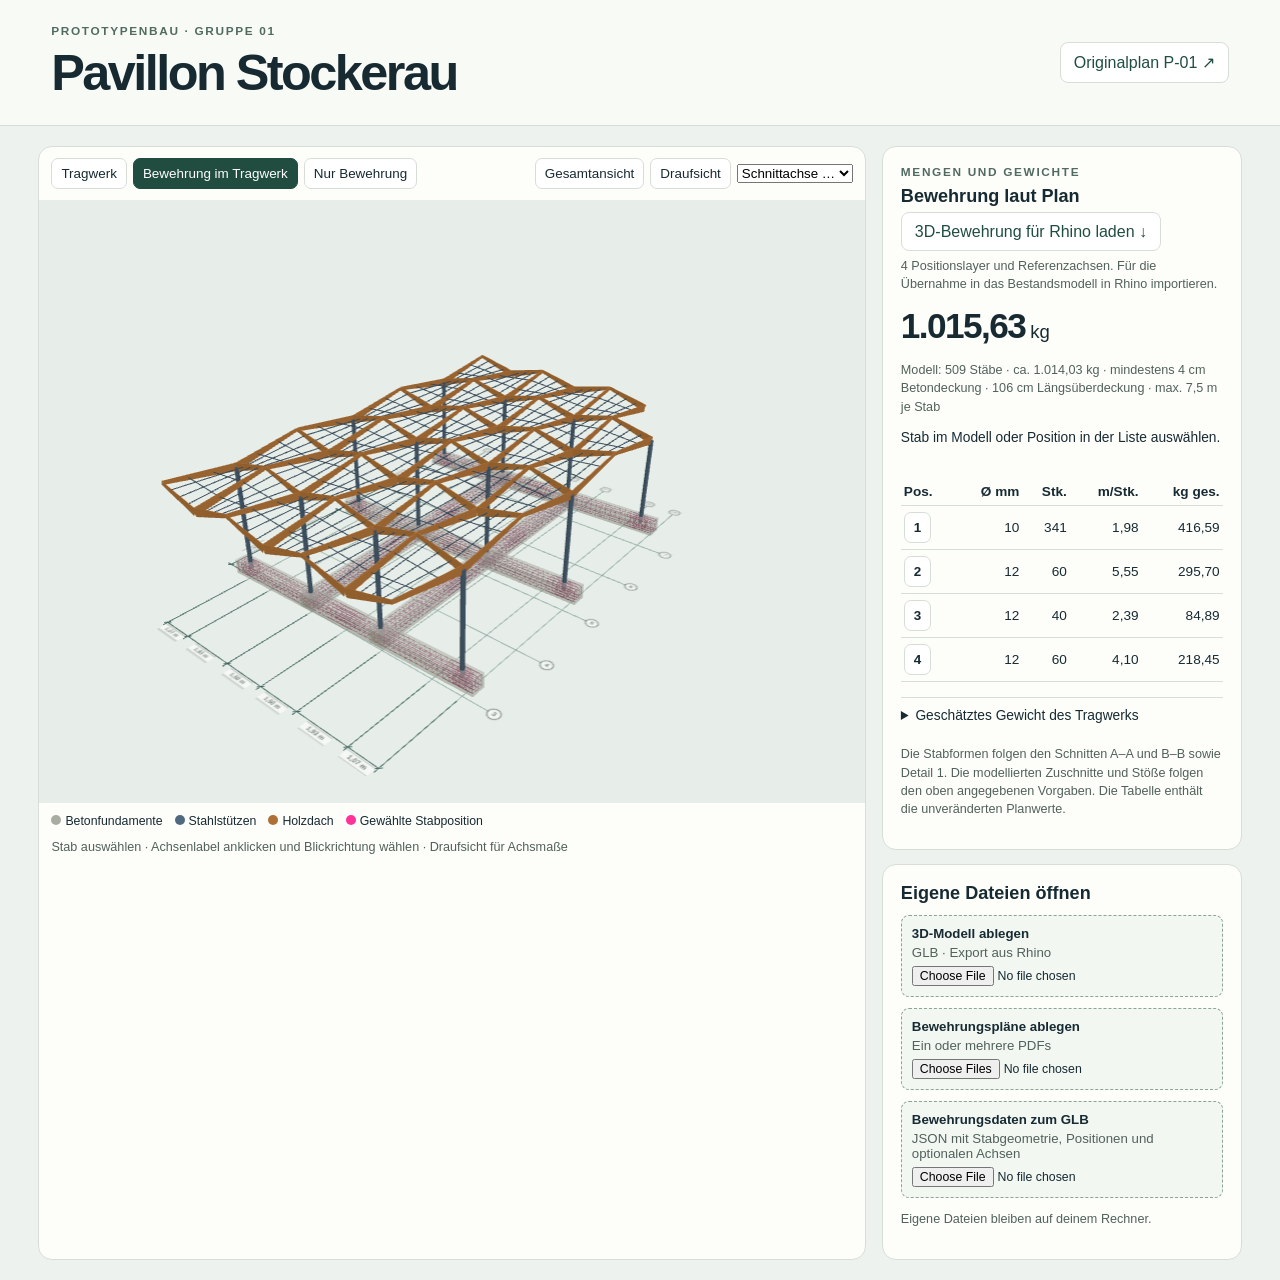
==== webapp/static/index.html @ 9e20fa01 "Add E02 plan quantities, deck bars and Rhino export" ====
<!doctype html>
<html lang="de">
<head>
<meta charset="utf-8">
<meta name="viewport" content="width=device-width, initial-scale=1">
<title>Stockerau · Tragwerk und Bewehrung</title>
<link rel="stylesheet" href="./viewer.css">
<script type="importmap">{"imports":{"three":"./three/three.module.js","three/addons/":"./three/addons/"}}</script>
<script type="module" src="./viewport3d.js"></script>
</head>
<body>
<header class="page-header">
  <div><p class="project">Prototypenbau · Gruppe 01</p><h1>Pavillon Stockerau</h1></div>
  <a class="download" href="./bewehrungsplan.pdf" target="_blank" rel="noopener">Originalplan P-01 ↗</a>
</header>
<main>
  <section class="viewer" aria-label="3D-Modell">
    <div class="toolbar" aria-label="Darstellung">
      <div class="switch">
        <button data-mode="structure" aria-pressed="false">Tragwerk</button>
        <button data-mode="combined" aria-pressed="true">Bewehrung im Tragwerk</button>
        <button data-mode="rebar" aria-pressed="false">Nur Bewehrung</button>
      </div>
      <div class="switch">
        <button id="reset">Gesamtansicht</button><button id="top">Draufsicht</button>
        <select id="sectionAxis" aria-label="Schnittachse"><option value="">Schnittachse …</option></select>
      </div>
    </div>
    <div id="sectionControls" class="toolbar" aria-label="Achsschnitt" hidden>
      <span id="sectionInfo" role="status"></span>
      <div class="switch">
        <button id="sectionMinus"></button><button id="sectionPlus"></button>
        <span id="sectionZoom" class="switch" hidden>
          <button id="sectionZoomOut" aria-label="Schnitt verkleinern">−</button>
          <button id="sectionZoomIn" aria-label="Schnitt vergrößern">+</button>
        </span>
        <button id="sectionClear">Schnitt beenden</button>
      </div>
    </div>
    <div id="viewport3d">
      <p id="status" role="status">3D-Modell und Bewehrung werden geladen …</p>
      <dialog id="detail" aria-labelledby="detailTitle">
        <div class="detail-head"><h2 id="detailTitle"></h2><form method="dialog"><button aria-label="Detailfenster schließen">×</button></form></div>
        <p id="detailText"></p>
        <a id="detailOriginal" target="_blank" rel="noopener">
          <img id="detailImage" alt="Originalausschnitt aus dem PDF-Bewehrungsplan">
        </a>
        <iframe id="detailPdf" title="Original-PDF zur gewählten Position" hidden style="width:100%;height:220px;border:0"></iframe>
        <a id="detailPlanLink" href="./bewehrungsplan.pdf" target="_blank" rel="noopener">Vollständigen Originalplan öffnen ↗</a>
      </dialog>
    </div>
    <div class="viewer-footer">
      <div class="legend" aria-label="Materialien">
        <span><i class="concrete"></i>Betonfundamente</span><span><i class="steel"></i>Stahlstützen</span>
        <span><i class="wood"></i>Holzdach</span><span><i class="pink"></i>Gewählte Stabposition</span>
      </div>
      <small>Stab auswählen · Achsenlabel anklicken und Blickrichtung wählen · Draufsicht für Achsmaße</small>
    </div>
  </section>
  <aside>
    <section class="panel" id="stockPanel">
      <p class="project">Mengen und Gewichte</p>
      <h2>Bewehrung laut Plan</h2>
      <p><a class="download" href="./Stockerau-Bewehrung-Import.3dm" download>3D-Bewehrung für Rhino laden ↓</a></p>
      <p class="note">4 Positionslayer und Referenzachsen. Für die Übernahme in das Bestandsmodell in Rhino importieren.</p>
      <p class="weight"><strong id="rebarMass">1.015,63</strong> kg</p>
      <p class="note" id="modelSpec"></p>
      <p id="selection" aria-live="polite">Stab im Modell oder Position in der Liste auswählen.</p>
      <table>
        <thead><tr><th>Pos.</th><th>Ø mm</th><th>Stk.</th><th>m/Stk.</th><th>kg ges.</th></tr></thead>
        <tbody id="positions"></tbody>
      </table>
      <details><summary>Geschätztes Gewicht des Tragwerks</summary>
        <dl id="structureMass"></dl>
        <p class="note">Aus Modellvolumen und Dichte berechnet. Beton 2.400, Stahl 7.850 und Holz 450 kg/m³. Die tatsächliche Holzrohdichte hängt von Holzart und Feuchte ab.</p>
      </details>
      <p class="note">Die Stabformen folgen den Schnitten A–A und B–B sowie Detail 1. Die modellierten Zuschnitte und Stöße folgen den oben angegebenen Vorgaben. Die Tabelle enthält die unveränderten Planwerte.</p>
    </section>
    <section class="panel" id="importPanel" hidden>
      <h2>Importierte Bewehrung</h2>
      <p id="importSelection" aria-live="polite"></p>
      <div id="projectPlans" hidden>
        <p><a class="download" href="./Bauteil6-Bewehrung-Import.3dm" download>3D-Teilbewehrung für Rhino laden ↓</a></p>
        <label for="projectSheet">Planblatt E02</label>
        <select id="projectSheet"></select>
        <p id="projectCoverage" class="note"></p>
        <div class="project-position-list"><table>
          <thead><tr><th>Position</th><th>Soll</th><th>In 3D</th></tr></thead>
          <tbody id="projectPositions"></tbody>
        </table></div>
      </div>
      <div id="importGroups" class="switch"></div>
      <p id="importMass" class="note"></p>
    </section>
    <section class="panel">
      <h2>Eigene Dateien öffnen</h2>
      <div class="drop" id="modelDrop">
        <label for="modelFile"><strong>3D-Modell ablegen</strong><span>GLB · Export aus Rhino</span></label>
        <input id="modelFile" type="file" accept=".glb">
      </div>
      <div class="drop" id="planDrop">
        <label for="planFile"><strong>Bewehrungspläne ablegen</strong><span>Ein oder mehrere PDFs</span></label>
        <input id="planFile" type="file" accept=".pdf,application/pdf" multiple>
      </div>
      <div class="drop" id="rebarDrop">
        <label for="rebarFile"><strong>Bewehrungsdaten zum GLB</strong><span>JSON mit Stabgeometrie, Positionen und optionalen Achsen</span></label>
        <input id="rebarFile" type="file" accept=".json,application/json">
      </div>
      <div class="switch" id="importSettings" hidden>
        <label><input type="checkbox" id="neutralImport"> Neutral anzeigen</label>
        <label><input type="checkbox" id="zUpImport"> Z ist oben</label>
      </div>
      <p id="uploadStatus" class="note" role="status">Eigene Dateien bleiben auf deinem Rechner.</p>
      <div class="upload-links">
        <button id="restore" hidden>Stockerau-Modell öffnen</button>
        <a id="openPlan" target="_blank" rel="noopener" hidden>Eigenen Plan öffnen ↗</a>
      </div>
      <select id="planChoice" aria-label="Bewehrungsplan auswählen" hidden></select>
      <iframe id="planPreview" title="Vorschau des eigenen Bewehrungsplans" hidden></iframe>
    </section>
  </aside>
</main>
</body>
</html>
---- webapp/static/viewer.css ----
:root{font-family:Inter,"Segoe UI",sans-serif;color:#172a32;background:#eef2ee;--ink:#172a32;--line:#d6ded7;--pink:#ff3299;--green:#214d41}
*{box-sizing:border-box}
body{margin:0}
button,input,a{font:inherit}
button{cursor:pointer}
a{color:var(--green)}
.page-header{display:flex;align-items:center;justify-content:space-between;gap:1rem;padding:24px clamp(16px,4vw,60px);background:#f8faf5;border-bottom:1px solid var(--line)}
.project{font-size:.74rem;text-transform:uppercase;letter-spacing:.14em;color:#526b61;font-weight:700;margin:0 0 7px}
h1,h2{margin:0;line-height:1.12}
h1{font-size:clamp(1.8rem,4vw,3.15rem);letter-spacing:-.05em}
h2{font-size:1.13rem}
.download{border:1px solid var(--line);border-radius:8px;padding:10px 13px;text-decoration:none;background:white}
main{display:grid;grid-template-columns:minmax(420px,2.3fr) minmax(300px,1fr);gap:16px;max-width:1750px;margin:auto;padding:20px clamp(14px,3vw,48px)}
.viewer,.panel{background:#fdfefa;border:1px solid var(--line);border-radius:14px;overflow:hidden}
aside{display:flex;flex-direction:column;gap:14px}
.panel{padding:18px}
.toolbar,.viewer-footer{display:flex;justify-content:space-between;flex-wrap:wrap;gap:10px;padding:11px 12px}
.switch,.legend,.upload-links{display:flex;flex-wrap:wrap;gap:6px;align-items:center}
button{border:1px solid var(--line);border-radius:7px;background:#fff;padding:7px 9px;color:var(--ink);font-size:.84rem}
button[aria-pressed=true]{background:var(--green);color:#fff;border-color:var(--green)}
button:disabled{opacity:.45;cursor:default}
button:focus-visible,a:focus-visible,input:focus-visible{outline:2px solid #d90069;outline-offset:2px}
#viewport3d{height:clamp(430px,67vh,820px);position:relative;background:#e7eee9;overflow:hidden}
canvas{display:block;width:100%;height:100%;touch-action:none}
#status{position:absolute;top:12px;left:12px;margin:0;padding:8px 12px;z-index:2;background:white;border-radius:6px;max-width:90%}
.legend{gap:12px;font-size:.77rem}
.legend i{display:inline-block;width:10px;height:10px;border-radius:99px;vertical-align:baseline;margin-right:4px}
.concrete{background:#a8aca1}.steel{background:#51697f}.wood{background:#ae7034}.pink{background:var(--pink)}
small,.note{font-size:.79rem;color:#52615b;line-height:1.45}
.weight{font-size:1.16rem;margin:9px 0 15px}
.weight strong{font-size:2.2rem;letter-spacing:-.045em}
#selection{min-height:2.5em;font-size:.86rem}
table{width:100%;border-collapse:collapse;font-size:.85rem;margin-bottom:15px;font-variant-numeric:tabular-nums}
td,th{border-bottom:1px solid var(--line);padding:6px 3px;text-align:right}
th:first-child{text-align:left}
tr.selected{background:#ffe4f0}
tr.selected button{background:#a80056;border-color:#a80056}
details{border-top:1px solid var(--line);padding:10px 0;margin-top:10px;font-size:.86rem}
summary{cursor:pointer}
dt{float:left;clear:left}dd{text-align:right;margin-bottom:5px}
.drop{border:1px dashed #8ca397;border-radius:8px;margin-top:11px;padding:10px;background:#f2f7f2}
.drop.drag{background:#d8ebdc;border-color:var(--green)}
.drop label{display:flex;flex-direction:column;gap:4px;font-size:.83rem;margin-bottom:6px}
.drop label span{color:#52615b}
input[type=file]{font-size:.77rem;max-width:100%}
#planPreview{width:100%;height:320px;border:1px solid var(--line);margin-top:8px}
#detail{position:absolute;top:12px;right:12px;left:auto;bottom:auto;margin:0;width:min(385px,calc(100% - 24px));border:1px solid var(--line);border-top:4px solid var(--pink);border-radius:10px;padding:12px;background:#fff;color:var(--ink);box-shadow:0 6px 22px #14282125;z-index:3}
.detail-head{display:flex;justify-content:space-between;gap:8px;align-items:center}
#detailText{font-size:.85rem;margin:8px 0}
#detailImage{width:100%;display:block}
[hidden]{display:none!important}
.project-position-list{max-height:22rem;overflow:auto}
#projectSheet{max-width:100%}
@media(max-width:860px){main{grid-template-columns:1fr}.page-header{padding:16px}#viewport3d{height:58vh;min-height:340px}}
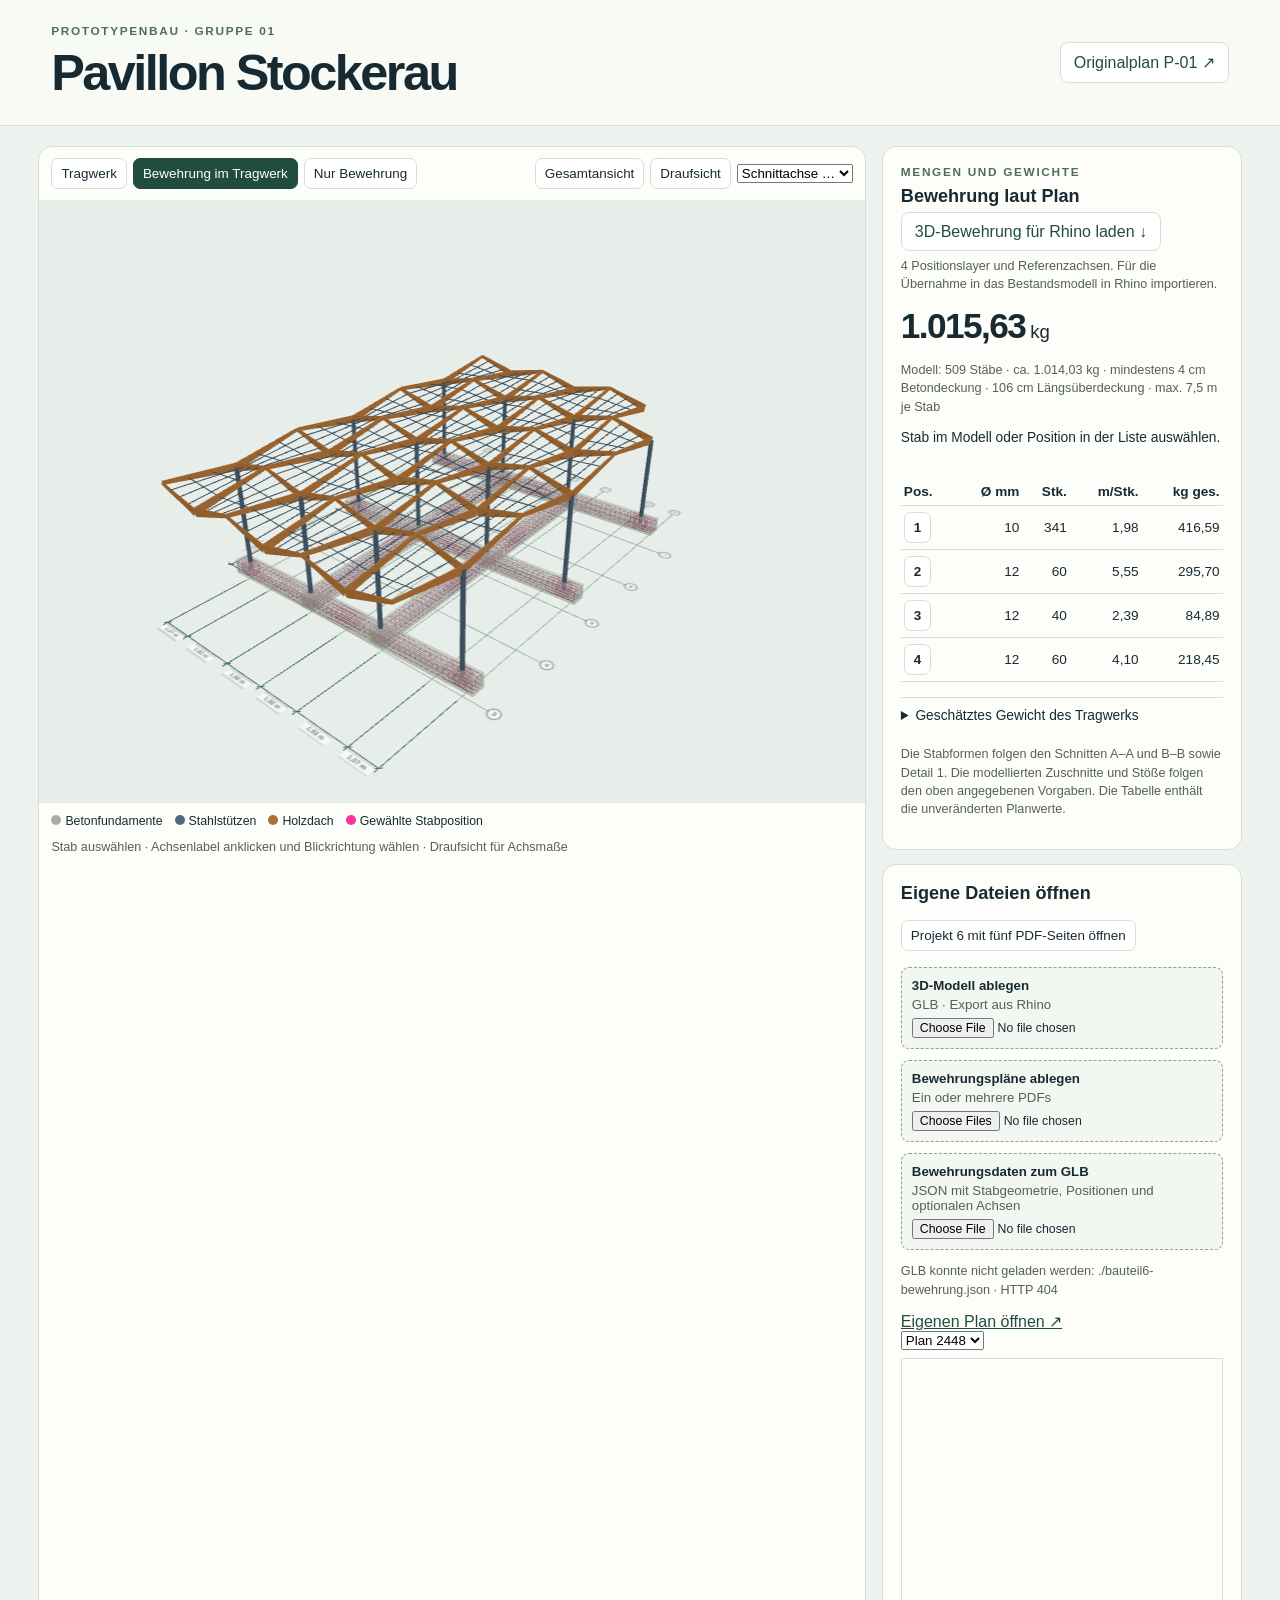
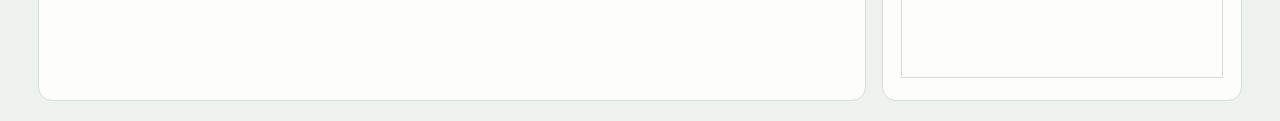
==== commit 265a88c0: "Add Projekt 6 building view with IFC host filters and schematic reinforcement" ====
--- a/webapp/static/index.html
+++ b/webapp/static/index.html
@@ -10,8 +10,8 @@
 </head>
 <body>
 <header class="page-header">
-  <div><p class="project">Prototypenbau · Gruppe 01</p><h1>Pavillon Stockerau</h1></div>
-  <a class="download" href="./bewehrungsplan.pdf" target="_blank" rel="noopener">Originalplan P-01 ↗</a>
+  <div><p class="project">Prototypenbau · Gruppe 01</p><h1 id="projectTitle">Pavillon Stockerau</h1></div>
+  <a id="headerPlan" class="download" href="./bewehrungsplan.pdf" target="_blank" rel="noopener">Originalplan P-01 ↗</a>
 </header>
 <main>
   <section class="viewer" aria-label="3D-Modell">
@@ -50,7 +50,7 @@
       </dialog>
     </div>
     <div class="viewer-footer">
-      <div class="legend" aria-label="Materialien">
+      <div id="materialLegend" class="legend" aria-label="Materialien">
         <span><i class="concrete"></i>Betonfundamente</span><span><i class="steel"></i>Stahlstützen</span>
         <span><i class="wood"></i>Holzdach</span><span><i class="pink"></i>Gewählte Stabposition</span>
       </div>
@@ -78,9 +78,29 @@
     </section>
     <section class="panel" id="importPanel" hidden>
       <h2>Importierte Bewehrung</h2>
+      <div id="buildingControls" hidden>
+        <label for="buildingCategory">Bauteile</label>
+        <select id="buildingCategory">
+          <option value="">Gesamtes Gebäude</option>
+          <option>Treppen</option><option>Decken und Fundamente</option>
+          <option>Wände</option><option>Stützen</option><option>Träger</option>
+          <option>Mauerwerk</option>
+        </select>
+        <label for="buildingStorey">Geschoss laut Rhino</label>
+        <select id="buildingStorey"><option value="">Alle Geschosse</option></select>
+        <label for="buildingHost">Bauteil im Modell</label>
+        <select id="buildingHost"><option value="">Alle Bauteile</option></select>
+        <label><input id="showSchematic" type="checkbox" checked> Geometrische Ergänzungen anzeigen</label>
+        <label for="concreteOpacity">Betondeckkraft</label>
+        <input id="concreteOpacity" type="range" min="0.05" max="0.8" step="0.05" value="0.25">
+        <p class="note">Orange Ergänzungen folgen der Bauteilgeometrie. Durchmesser, Verlegung, Stöße und Biegeformen sind Annahmen und müssen mit den zugehörigen Ausführungsplänen abgeglichen werden.</p>
+        <p id="buildingCoverage" role="status"></p>
+        <p id="buildingHostInfo" class="note"></p>
+        <a href="./projekt6-bauteile.csv" download>Bauteilzuordnung und offene Geometrien als CSV ↓</a>
+      </div>
       <p id="importSelection" aria-live="polite"></p>
       <div id="projectPlans" hidden>
-        <p><a class="download" href="./Bauteil6-Bewehrung-Import.3dm" download>3D-Teilbewehrung für Rhino laden ↓</a></p>
+        <p><a class="download" href="./Bauteil6-Bewehrung-Import.3dm" download>101 rekonstruierte Stäbe für Rhino laden ↓</a></p>
         <label for="projectSheet">Planblatt E02</label>
         <select id="projectSheet"></select>
         <p id="projectCoverage" class="note"></p>
@@ -94,6 +114,7 @@
     </section>
     <section class="panel">
       <h2>Eigene Dateien öffnen</h2>
+      <p><button id="openBuilding">Projekt 6 mit fünf PDF-Seiten öffnen</button></p>
       <div class="drop" id="modelDrop">
         <label for="modelFile"><strong>3D-Modell ablegen</strong><span>GLB · Export aus Rhino</span></label>
         <input id="modelFile" type="file" accept=".glb">
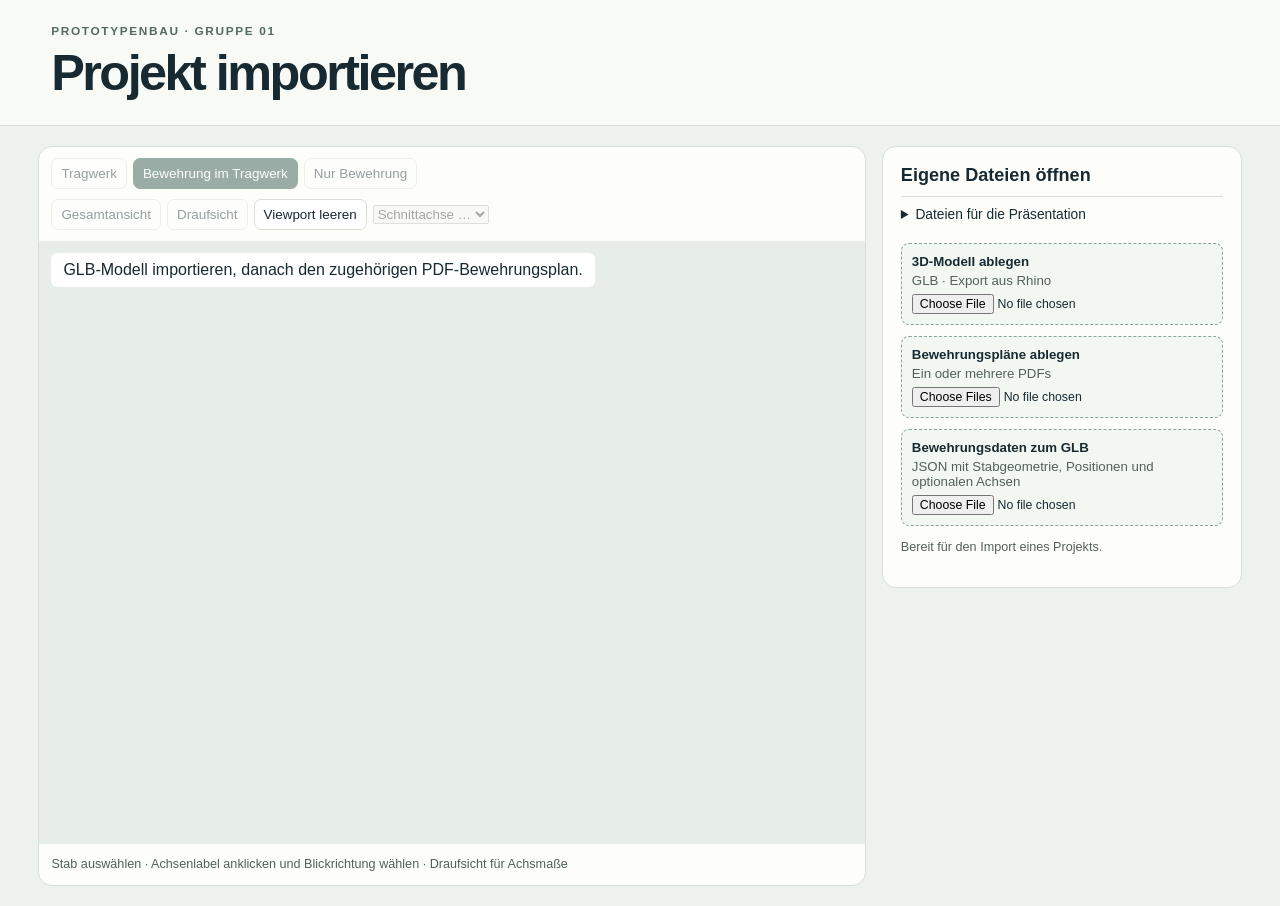
==== commit c4626f2d: "Add empty presentation start and isolate matching reinforcement" ====
--- a/webapp/static/index.html
+++ b/webapp/static/index.html
@@ -3,15 +3,15 @@
 <head>
 <meta charset="utf-8">
 <meta name="viewport" content="width=device-width, initial-scale=1">
-<title>Stockerau · Tragwerk und Bewehrung</title>
+<title>Bewehrung · Projektimport</title>
 <link rel="stylesheet" href="./viewer.css">
 <script type="importmap">{"imports":{"three":"./three/three.module.js","three/addons/":"./three/addons/"}}</script>
 <script type="module" src="./viewport3d.js"></script>
 </head>
 <body>
 <header class="page-header">
-  <div><p class="project">Prototypenbau · Gruppe 01</p><h1 id="projectTitle">Pavillon Stockerau</h1></div>
-  <a id="headerPlan" class="download" href="./bewehrungsplan.pdf" target="_blank" rel="noopener">Originalplan P-01 ↗</a>
+  <div><p class="project">Prototypenbau · Gruppe 01</p><h1 id="projectTitle">Projekt importieren</h1></div>
+  <a id="headerPlan" class="download" href="./bewehrungsplan.pdf" target="_blank" rel="noopener" hidden>Originalplan P-01 ↗</a>
 </header>
 <main>
   <section class="viewer" aria-label="3D-Modell">
@@ -23,6 +23,8 @@
       </div>
       <div class="switch">
         <button id="reset">Gesamtansicht</button><button id="top">Draufsicht</button>
+        <button id="clearSelection" hidden>Alle Stäbe anzeigen</button>
+        <button id="emptyViewport">Viewport leeren</button>
         <select id="sectionAxis" aria-label="Schnittachse"><option value="">Schnittachse …</option></select>
       </div>
     </div>
@@ -50,7 +52,7 @@
       </dialog>
     </div>
     <div class="viewer-footer">
-      <div id="materialLegend" class="legend" aria-label="Materialien">
+      <div id="materialLegend" class="legend" aria-label="Materialien" hidden>
         <span><i class="concrete"></i>Betonfundamente</span><span><i class="steel"></i>Stahlstützen</span>
         <span><i class="wood"></i>Holzdach</span><span><i class="pink"></i>Gewählte Stabposition</span>
       </div>
@@ -58,7 +60,7 @@
     </div>
   </section>
   <aside>
-    <section class="panel" id="stockPanel">
+    <section class="panel" id="stockPanel" hidden>
       <p class="project">Mengen und Gewichte</p>
       <h2>Bewehrung laut Plan</h2>
       <p><a class="download" href="./Stockerau-Bewehrung-Import.3dm" download>3D-Bewehrung für Rhino laden ↓</a></p>
@@ -114,7 +116,13 @@
     </section>
     <section class="panel">
       <h2>Eigene Dateien öffnen</h2>
-      <p><button id="openBuilding">Projekt 6 mit fünf PDF-Seiten öffnen</button></p>
+      <details>
+        <summary>Dateien für die Präsentation</summary>
+        <p>Im entpackten Ordner liegen die Dateien unter <strong>Praesentationsdateien</strong>.</p>
+        <p><a href="./model.glb" download="01-Pavillon.glb">Pavillon · GLB ↓</a> ·
+        <a href="./bewehrungsplan.pdf" download="01-Pavillon-Bewehrungsplan.pdf">Bewehrungsplan ↓</a></p>
+        <p><a href="./projekt6/Bauteil6.glb" download="02-Projekt6.glb">Projekt 6 · GLB ↓</a></p>
+      </details>
       <div class="drop" id="modelDrop">
         <label for="modelFile"><strong>3D-Modell ablegen</strong><span>GLB · Export aus Rhino</span></label>
         <input id="modelFile" type="file" accept=".glb">
@@ -131,9 +139,8 @@
         <label><input type="checkbox" id="neutralImport"> Neutral anzeigen</label>
         <label><input type="checkbox" id="zUpImport"> Z ist oben</label>
       </div>
-      <p id="uploadStatus" class="note" role="status">Eigene Dateien bleiben auf deinem Rechner.</p>
+      <p id="uploadStatus" class="note" role="status">Zuerst ein GLB-Modell importieren, danach den zugehörigen PDF-Bewehrungsplan.</p>
       <div class="upload-links">
-        <button id="restore" hidden>Stockerau-Modell öffnen</button>
         <a id="openPlan" target="_blank" rel="noopener" hidden>Eigenen Plan öffnen ↗</a>
       </div>
       <select id="planChoice" aria-label="Bewehrungsplan auswählen" hidden></select>
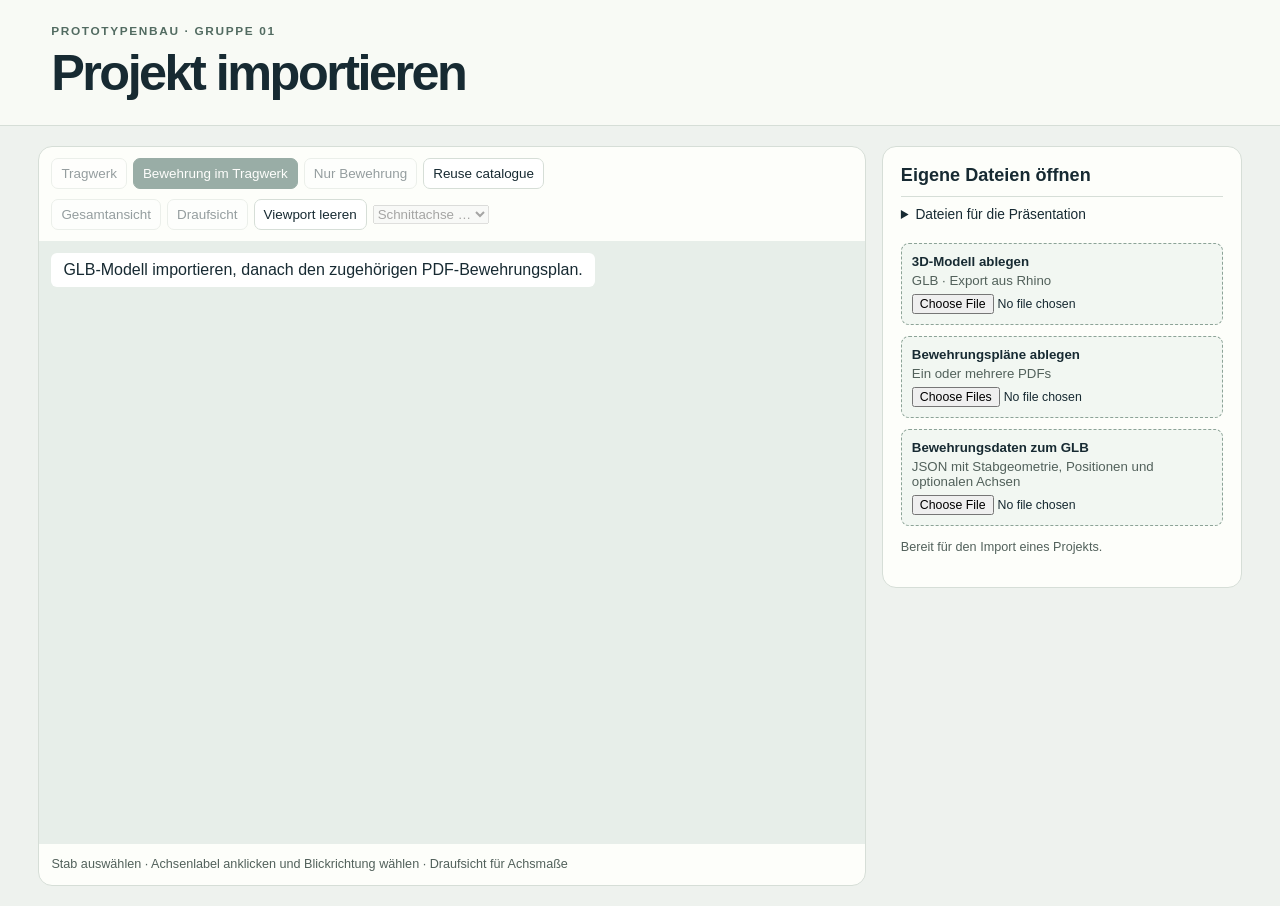
==== commit fb5ae2ab: "Add reuse component catalogue with storey filters and truck loading plans" ====
--- a/webapp/static/index.html
+++ b/webapp/static/index.html
@@ -5,6 +5,7 @@
 <meta name="viewport" content="width=device-width, initial-scale=1">
 <title>Bewehrung · Projektimport</title>
 <link rel="stylesheet" href="./viewer.css">
+<link rel="stylesheet" href="./reuse.css">
 <script type="importmap">{"imports":{"three":"./three/three.module.js","three/addons/":"./three/addons/"}}</script>
 <script type="module" src="./viewport3d.js"></script>
 </head>
--- a/webapp/static/reuse.css
+++ b/webapp/static/reuse.css
@@ -0,0 +1 @@
+.reuse-panel h2{font-size:1.6rem;letter-spacing:-.04em}.reuse-panel details{margin:12px 0}.reuse-panel summary{cursor:pointer;font-weight:600;font-size:.85rem}.reuse-settings{display:grid;grid-template-columns:1fr 1fr;gap:8px;margin-top:12px}.reuse-settings label{font-size:.75rem;display:flex;flex-direction:column;gap:4px}.reuse-settings input{width:100%;padding:6px;border:1px solid var(--line);border-radius:5px}.reuse-primary{width:100%;background:#214d41;color:white;padding:12px;margin-top:12px}.reuse-stats{display:grid;grid-template-columns:1fr 1fr;gap:6px;margin:15px 0}.reuse-stats div{padding:12px;background:#edf2eb;border-radius:8px;display:flex;flex-direction:column}.reuse-stats strong{font-size:1.65rem}.reuse-stats span{font-size:.75rem}.reuse-floors{display:grid;gap:5px;max-height:160px;overflow:auto;margin-top:8px;font-size:.76rem}.reuse-stages{margin:14px 0}.reuse-panel label{font-size:.8rem}.reuse-sequence{border-block:1px solid var(--line);padding:12px 0;margin:12px 0}.reuse-sequence input{width:100%;accent-color:#214d41;margin-top:12px}.reuse-panel select,.reuse-panel input[type=search],#reuseSearch{max-width:100%;padding:6px;border:1px solid var(--line);border-radius:5px}#reuseTruck{width:100%;margin-top:6px}#reuseDeck{height:auto;width:100%;margin-top:10px;cursor:pointer;touch-action:manipulation;background:#f1f5f1;border-radius:8px}.reuse-selected{background:#f9edf3;border-left:3px solid #ff1495;padding:12px;margin:12px 0;overflow-wrap:anywhere}.reuse-selected p{margin:7px 0;font-size:.85rem}.reuse-selected small{display:block;margin-bottom:12px}.reuse-table{max-height:380px;overflow:auto;margin-top:8px}.reuse-table table{font-size:.7rem}.reuse-table thead{position:sticky;top:0;background:#fdfefa}.reuse-table th:first-child{text-align:left}.reuse-table td:first-child{text-align:left}.reuse-table td small{display:block;font-size:.65rem;max-width:150px;overflow-wrap:anywhere}.reuse-table tr[data-part]{cursor:pointer}.reuse-table tr.selected{background:#ffd6e9}.reuse-table tr:hover{background:#f5e6ee}.reuse-active #stockPanel,.reuse-active #importPanel,.reuse-active #sectionControls{display:none}.reuse-active main{grid-template-columns:minmax(420px,1.8fr) minmax(360px,1fr)}.reuse-active .viewer{position:sticky;top:12px;height:fit-content}.reuse-active .viewer-footer small{font-size:0}.reuse-active .viewer-footer small:after{content:'Select a product · drag to orbit · scroll to zoom · use storey filters to inspect the building';font-size:.78rem}.reuse-active #materialLegend{display:none}.reuse-panel[hidden]{display:none}@media(max-width:900px){.reuse-active main{display:block}.reuse-active .viewer{position:relative;top:0;margin-bottom:16px}.reuse-table{max-height:300px}}
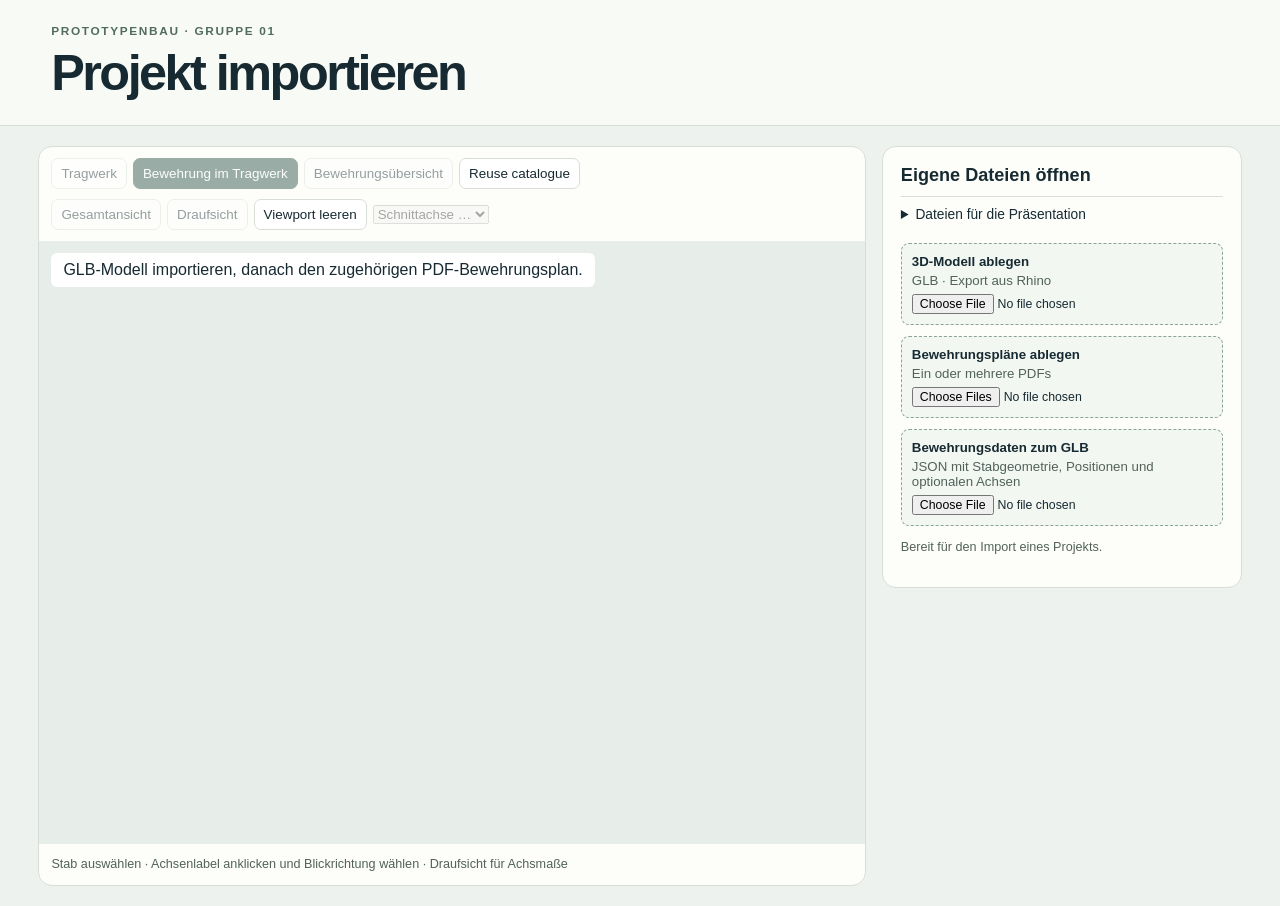
==== commit 88a24ba7: "Restore rebar picking and animate disassembly before consolidated truck loading" ====
--- a/webapp/static/index.html
+++ b/webapp/static/index.html
@@ -6,6 +6,7 @@
 <title>Bewehrung · Projektimport</title>
 <link rel="stylesheet" href="./viewer.css">
 <link rel="stylesheet" href="./reuse.css">
+<link rel="stylesheet" href="./reuse-extra.css">
 <script type="importmap">{"imports":{"three":"./three/three.module.js","three/addons/":"./three/addons/"}}</script>
 <script type="module" src="./viewport3d.js"></script>
 </head>
@@ -20,7 +21,7 @@
       <div class="switch">
         <button data-mode="structure" aria-pressed="false">Tragwerk</button>
         <button data-mode="combined" aria-pressed="true">Bewehrung im Tragwerk</button>
-        <button data-mode="rebar" aria-pressed="false">Nur Bewehrung</button>
+        <button data-mode="rebar" aria-pressed="false">Bewehrungsübersicht</button>
       </div>
       <div class="switch">
         <button id="reset">Gesamtansicht</button><button id="top">Draufsicht</button>
--- a/webapp/static/reuse-extra.css
+++ b/webapp/static/reuse-extra.css
@@ -0,0 +1 @@
+.reuse-progress{display:grid;gap:5px;margin:10px 0;font-size:.76rem}.reuse-progress span{padding:7px;border-radius:5px;background:#edf0eb}.reuse-progress .current{background:#214d41;color:white;font-weight:700}.reuse-rejected{margin:16px 0;padding:12px;background:#fcebea;border-left:4px solid #b94848;font-size:.82rem}.reuse-rejected h3{margin:0 0 9px}.reuse-rejected[hidden]{display:none}#reuseRejectedList{max-height:280px;overflow:auto;display:grid;gap:6px}#reuseRejectedList button{text-align:left;font-size:.74rem}#reuseRejectedList small{display:block;margin-top:4px;color:#823f3f}.reuse-load-position{border-block:1px solid #e1bbc9;padding:8px 0}#reuseRebarOverview{width:100%;margin:6px 0 12px}#reuseDuration{width:80px;margin-left:6px;padding:5px}.reuse-sequence label{display:block;margin-top:10px}
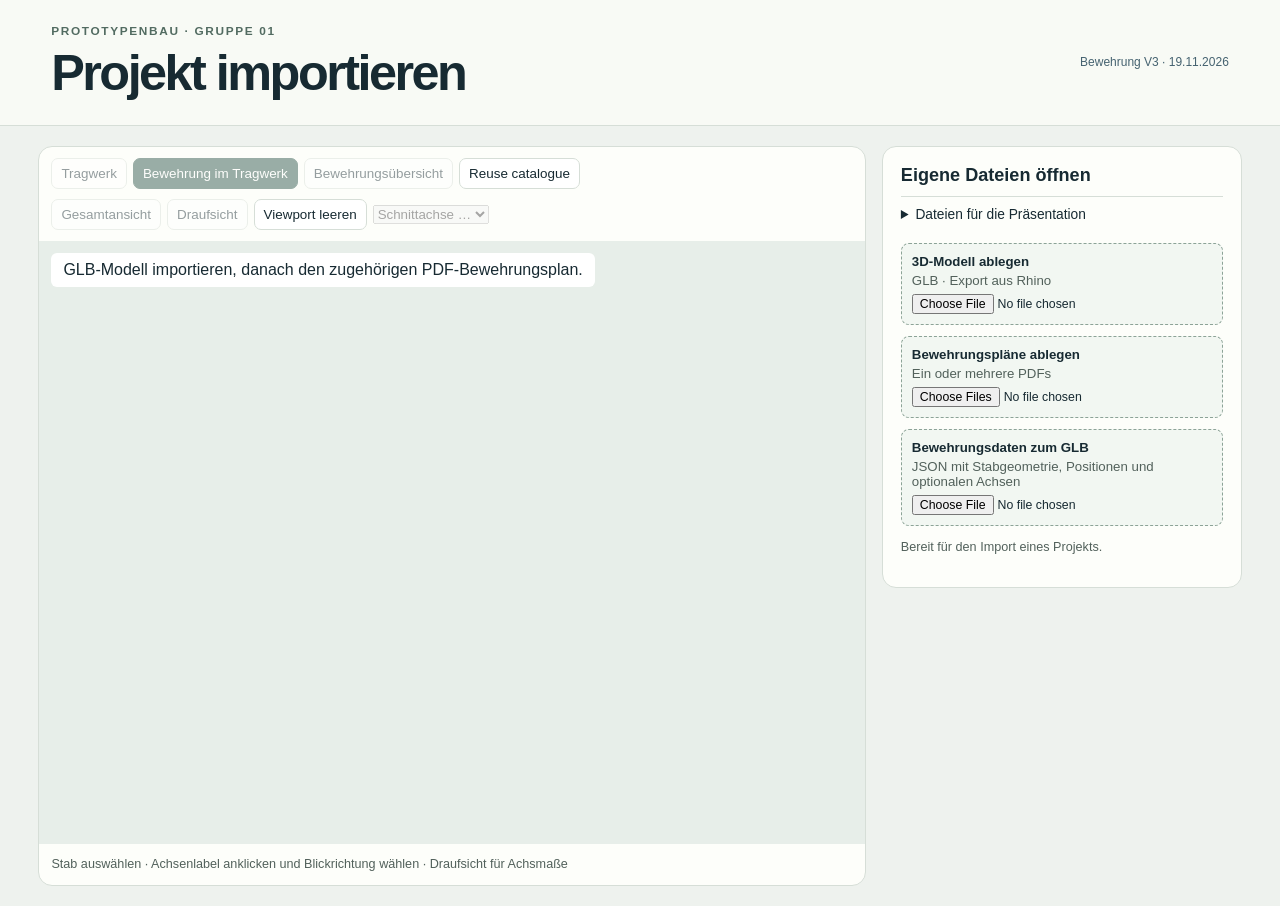
==== commit 749b38f9: "Add explicit rebar provenance and geometry-checked category cages with shape isolation" ====
--- a/webapp/static/index.html
+++ b/webapp/static/index.html
@@ -14,7 +14,7 @@
 <header class="page-header">
   <div><p class="project">Prototypenbau · Gruppe 01</p><h1 id="projectTitle">Projekt importieren</h1></div>
   <a id="headerPlan" class="download" href="./bewehrungsplan.pdf" target="_blank" rel="noopener" hidden>Originalplan P-01 ↗</a>
-</header>
+<small class="app-version">Bewehrung V3 · 19.11.2026</small></header>
 <main>
   <section class="viewer" aria-label="3D-Modell">
     <div class="toolbar" aria-label="Darstellung">
@@ -65,6 +65,7 @@
     <section class="panel" id="stockPanel" hidden>
       <p class="project">Mengen und Gewichte</p>
       <h2>Bewehrung laut Plan</h2>
+      <p class="note evidence-blue">Blau: Planrekonstruktion. Einbaulage, Zuschnitte und Stöße sind angenähert beziehungsweise nach euren Vorgaben modelliert.</p>
       <p><a class="download" href="./Stockerau-Bewehrung-Import.3dm" download>3D-Bewehrung für Rhino laden ↓</a></p>
       <p class="note">4 Positionslayer und Referenzachsen. Für die Übernahme in das Bestandsmodell in Rhino importieren.</p>
       <p class="weight"><strong id="rebarMass">1.015,63</strong> kg</p>
@@ -82,6 +83,13 @@
     </section>
     <section class="panel" id="importPanel" hidden>
       <h2>Importierte Bewehrung</h2>
+      <div id="rebarProvenance" class="rebar-evidence">
+        <p><span class="evidence-blue">● Planbezug / rekonstruiert</span><br><span class="evidence-orange">● Schematisch / ohne Plannachweis</span><br><span class="evidence-grey">● Import ohne belegte Herkunft</span></p>
+        <p id="rebarEvidenceSummary"></p>
+        <label for="rebarOrigin">Herkunft sichtbar</label><select id="rebarOrigin"><option value="">Alle Herkünfte</option><option value="plan">Nur Planbezug</option><option value="schematic">Nur schematische Ergänzungen</option><option value="unverified">Nur ungeprüfter Import</option></select>
+        <label for="rebarShapeGroup">Einzelne geometrische Stabgruppe</label><select id="rebarShapeGroup"><option value="">Alle Stäbe anzeigen</option></select>
+        <p id="rebarSelectionAudit" role="status">Stab im Viewport oder eine geometrische Gruppe auswählen.</p>
+      </div>
       <div id="buildingControls" hidden>
         <label for="buildingCategory">Bauteile</label>
         <select id="buildingCategory">
@@ -97,19 +105,19 @@
         <label><input id="showSchematic" type="checkbox" checked> Geometrische Ergänzungen anzeigen</label>
         <label for="concreteOpacity">Betondeckkraft</label>
         <input id="concreteOpacity" type="range" min="0.05" max="0.8" step="0.05" value="0.25">
-        <p class="note">Orange Ergänzungen folgen der Bauteilgeometrie. Durchmesser, Verlegung, Stöße und Biegeformen sind Annahmen und müssen mit den zugehörigen Ausführungsplänen abgeglichen werden.</p>
+        <p class="note">Blau bedeutet Planbezug, nicht verifizierte Einbaulage. Orange Matten und Körbe sind geometrische Annahmen. Durchmesser, Abstände, Stöße, Bügelschlüsse und Verankerung sind nicht bemessen. Offene Bauteile werden nicht als vollständig bewehrt ausgegeben.</p>
         <p id="buildingCoverage" role="status"></p>
         <p id="buildingHostInfo" class="note"></p>
         <a href="./projekt6-bauteile.csv" download>Bauteilzuordnung und offene Geometrien als CSV ↓</a>
       </div>
       <p id="importSelection" aria-live="polite"></p>
       <div id="projectPlans" hidden>
-        <p><a class="download" href="./Bauteil6-Bewehrung-Import.3dm" download>101 rekonstruierte Stäbe für Rhino laden ↓</a></p>
+        <p><a class="download" href="./Bauteil6-Bewehrung-Import.3dm" download>101 ursprüngliche Planachsen für Rhino laden — Rohrekonstruktion</a></p>
         <label for="projectSheet">Planblatt E02</label>
         <select id="projectSheet"></select>
         <p id="projectCoverage" class="note"></p>
         <div class="project-position-list"><table>
-          <thead><tr><th>Position</th><th>Soll</th><th>In 3D</th></tr></thead>
+          <thead><tr><th>Planposition</th><th>Soll</th><th>3D-Abschnitte</th></tr></thead>
           <tbody id="projectPositions"></tbody>
         </table></div>
       </div>
--- a/webapp/static/viewer.css
+++ b/webapp/static/viewer.css
@@ -52,3 +52,5 @@
 .project-position-list{max-height:22rem;overflow:auto}
 #projectSheet{max-width:100%}
 @media(max-width:860px){main{grid-template-columns:1fr}.page-header{padding:16px}#viewport3d{height:58vh;min-height:340px}}
+
+.rebar-evidence{margin:12px 0;padding:12px;background:#f0f5fa;border:1px solid #c6d6e4;border-radius:8px;font-size:.8rem}.rebar-evidence p{line-height:1.5}.rebar-evidence label{display:block;margin-top:8px}.rebar-evidence select{width:100%;max-width:100%;padding:7px;margin-top:4px}.evidence-blue{color:#237bca;background:transparent!important}.evidence-orange{color:#b66b19}.evidence-grey{color:#75818b}.legend i.evidence-blue{background:#237bca!important}#rebarSelectionAudit{font-weight:650;color:#ae0861}.app-version{font-size:.75rem;white-space:nowrap;color:#456270}
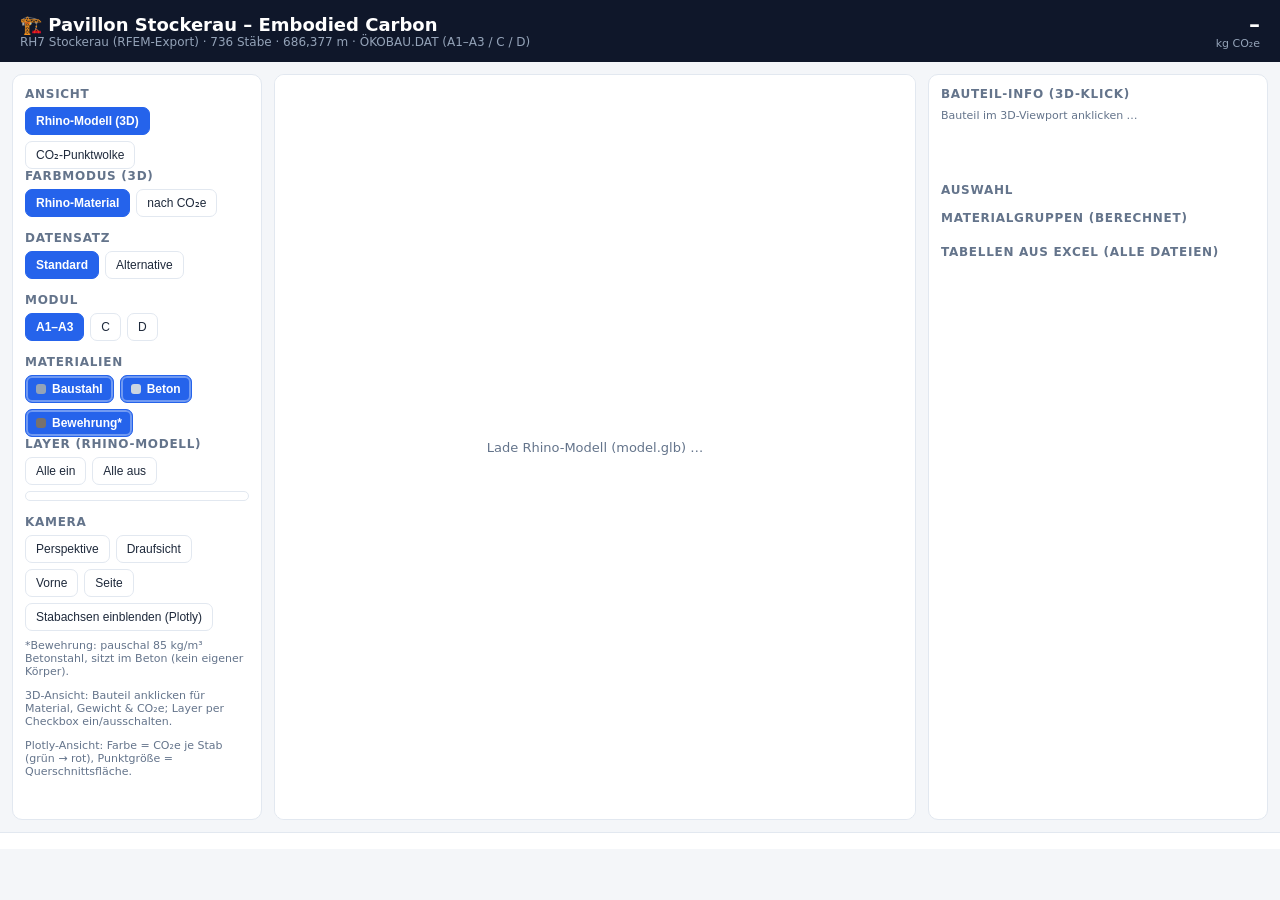
==== commit 56263852: "changes" ====
--- a/webapp/static/index.html
+++ b/webapp/static/index.html
@@ -1,162 +1,471 @@
-<!doctype html>
+<!DOCTYPE html>
 <html lang="de">
 <head>
 <meta charset="utf-8">
 <meta name="viewport" content="width=device-width, initial-scale=1">
-<title>Bewehrung · Projektimport</title>
-<link rel="stylesheet" href="./viewer.css">
-<link rel="stylesheet" href="./reuse.css">
-<link rel="stylesheet" href="./reuse-extra.css">
-<script type="importmap">{"imports":{"three":"./three/three.module.js","three/addons/":"./three/addons/"}}</script>
-<script type="module" src="./viewport3d.js"></script>
+<title>Embodied Carbon – Pavillon Stockerau</title>
+<script src="/static/plotly.min.js"></script>
+<style>
+:root {
+  --bg: #f4f6f9; --panel: #ffffff; --ink: #1e293b; --muted: #64748b;
+  --accent: #2563eb; --accent-soft: #dbeafe; --line: #e2e8f0;
+  --good: #16a34a; --warn: #d97706; --bad: #dc2626;
+}
+* { box-sizing: border-box; }
+body { margin: 0; font-family: "Segoe UI", system-ui, sans-serif;
+       background: var(--bg); color: var(--ink); }
+header { background: #0f172a; color: #fff; padding: 12px 20px;
+         display: flex; align-items: center; gap: 18px; flex-wrap: wrap; }
+header h1 { font-size: 18px; margin: 0; font-weight: 600; }
+header .sub { color: #94a3b8; font-size: 12px; }
+header .total { margin-left: auto; text-align: right; }
+header .total .val { font-size: 22px; font-weight: 700; }
+header .total .lbl { font-size: 11px; color: #94a3b8; }
+main { display: grid; grid-template-columns: 250px 1fr 340px;
+       gap: 12px; padding: 12px; height: calc(100vh - 130px); }
+.panel { background: var(--panel); border: 1px solid var(--line);
+         border-radius: 10px; padding: 12px; overflow-y: auto; }
+.panel h2 { font-size: 12px; text-transform: uppercase; letter-spacing: .06em;
+            color: var(--muted); margin: 14px 0 6px; }
+.panel h2:first-child { margin-top: 0; }
+.btngroup { display: flex; flex-wrap: wrap; gap: 6px; }
+button { border: 1px solid var(--line); background: #fff; color: var(--ink);
+         border-radius: 7px; padding: 6px 10px; font-size: 12px;
+         cursor: pointer; transition: all .12s; }
+button:hover { border-color: var(--accent); }
+button.active { background: var(--accent); border-color: var(--accent);
+                color: #fff; font-weight: 600; }
+button.mat.active { box-shadow: inset 0 0 0 2px rgba(255,255,255,.35); }
+.chip { display: inline-block; width: 10px; height: 10px;
+        border-radius: 3px; margin-right: 6px; vertical-align: -1px; }
+#viewport, #viewport3d { width: 100%; height: 100%; }
+#viewport3d canvas { display: block; }
+.hidden { display: none !important; }
+#glbHint { position: absolute; inset: 0; display: flex; align-items: center;
+           justify-content: center; color: var(--muted); font-size: 13px;
+           background: var(--panel); border-radius: 6px; z-index: 5; }
+.layerlist { max-height: 240px; overflow-y: auto; border: 1px solid var(--line);
+             border-radius: 7px; padding: 4px 6px; background: #fff; }
+.layerlist label { display: flex; align-items: center; gap: 6px;
+                   padding: 2px 0; cursor: pointer; font-size: 11.5px; }
+.layerlist .cnt { color: var(--muted); margin-left: auto; font-size: 10.5px; }
+table { border-collapse: collapse; width: 100%; font-size: 11.5px; }
+th, td { padding: 4px 6px; text-align: right; border-bottom: 1px solid var(--line); }
+th { color: var(--muted); font-weight: 600; text-align: right; }
+td:first-child, th:first-child { text-align: left; }
+tr.gesamt td { font-weight: 700; border-top: 2px solid var(--ink); }
+.kpi { display: flex; justify-content: space-between; font-size: 12px;
+       padding: 5px 0; border-bottom: 1px solid var(--line); }
+.kpi .v { font-weight: 700; }
+.note { font-size: 11px; color: var(--muted); margin-top: 8px; }
+footer { padding: 8px 20px; font-size: 11px; color: var(--muted);
+         border-top: 1px solid var(--line); background: #fff; }
+.scroll { max-height: 220px; overflow-y: auto; }
+.partinfo-row { display: flex; justify-content: space-between; gap: 8px;
+                font-size: 12px; padding: 3px 0;
+                border-bottom: 1px solid var(--line); }
+.partinfo-row .v { font-weight: 600; text-align: right; }
+#partInfo { min-height: 60px; }
+</style>
 </head>
 <body>
-<header class="page-header">
-  <div><p class="project">Prototypenbau · Gruppe 01</p><h1 id="projectTitle">Projekt importieren</h1></div>
-  <a id="headerPlan" class="download" href="./bewehrungsplan.pdf" target="_blank" rel="noopener" hidden>Originalplan P-01 ↗</a>
-<small class="app-version">Bewehrung V3 · 19.11.2026</small></header>
+<header>
+  <div>
+    <h1>🏗️ Pavillon Stockerau – Embodied Carbon</h1>
+    <div class="sub">RH7 Stockerau (RFEM-Export) · 736 Stäbe · 686,377 m · ÖKOBAU.DAT (A1–A3 / C / D)</div>
+  </div>
+  <div class="total">
+    <div class="val" id="totalVal">–</div>
+    <div class="lbl" id="totalLbl">kg CO₂e</div>
+  </div>
+</header>
 <main>
-  <section class="viewer" aria-label="3D-Modell">
-    <div class="toolbar" aria-label="Darstellung">
-      <div class="switch">
-        <button data-mode="structure" aria-pressed="false">Tragwerk</button>
-        <button data-mode="combined" aria-pressed="true">Bewehrung im Tragwerk</button>
-        <button data-mode="rebar" aria-pressed="false">Bewehrungsübersicht</button>
+  <div class="panel" id="controls">
+    <h2>Ansicht</h2>
+    <div class="btngroup" id="viewModeBtns">
+      <button data-vm="rhino" class="active">Rhino-Modell (3D)</button>
+      <button data-vm="plotly">CO₂-Punktwolke</button>
+    </div>
+    <div id="colorModeSection">
+      <h2>Farbmodus (3D)</h2>
+      <div class="btngroup" id="colorModeBtns">
+        <button data-cm="rhino" class="active">Rhino-Material</button>
+        <button data-cm="co2">nach CO₂e</button>
       </div>
-      <div class="switch">
-        <button id="reset">Gesamtansicht</button><button id="top">Draufsicht</button>
-        <button id="clearSelection" hidden>Alle Stäbe anzeigen</button>
-        <button id="emptyViewport">Viewport leeren</button>
-        <select id="sectionAxis" aria-label="Schnittachse"><option value="">Schnittachse …</option></select>
+    </div>
+    <h2>Datensatz</h2>
+    <div class="btngroup" id="datasetBtns">
+      <button data-ds="standard" class="active">Standard</button>
+      <button data-ds="alternative">Alternative</button>
+    </div>
+    <h2>Modul</h2>
+    <div class="btngroup" id="moduleBtns">
+      <button data-mod="A1-A3" class="active">A1–A3</button>
+      <button data-mod="C">C</button>
+      <button data-mod="D">D</button>
+    </div>
+    <h2>Materialien</h2>
+    <div class="btngroup" id="matBtns">
+      <button data-mat="Baustahl" class="mat active"><span class="chip" style="background:#94a3b8"></span>Baustahl</button>
+      <button data-mat="Beton" class="mat active"><span class="chip" style="background:#cbd5e1"></span>Beton</button>
+      <button data-mat="Bewehrung" class="mat active"><span class="chip" style="background:#78716c"></span>Bewehrung*</button>
+    </div>
+    <div id="layerSection">
+      <h2>Layer (Rhino-Modell)</h2>
+      <div class="btngroup" style="margin-bottom:6px">
+        <button id="layersAll">Alle ein</button>
+        <button id="layersNone">Alle aus</button>
       </div>
-    </div>
-    <div id="sectionControls" class="toolbar" aria-label="Achsschnitt" hidden>
-      <span id="sectionInfo" role="status"></span>
-      <div class="switch">
-        <button id="sectionMinus"></button><button id="sectionPlus"></button>
-        <span id="sectionZoom" class="switch" hidden>
-          <button id="sectionZoomOut" aria-label="Schnitt verkleinern">−</button>
-          <button id="sectionZoomIn" aria-label="Schnitt vergrößern">+</button>
-        </span>
-        <button id="sectionClear">Schnitt beenden</button>
-      </div>
-    </div>
-    <div id="viewport3d">
-      <p id="status" role="status">3D-Modell und Bewehrung werden geladen …</p>
-      <dialog id="detail" aria-labelledby="detailTitle">
-        <div class="detail-head"><h2 id="detailTitle"></h2><form method="dialog"><button aria-label="Detailfenster schließen">×</button></form></div>
-        <p id="detailText"></p>
-        <a id="detailOriginal" target="_blank" rel="noopener">
-          <img id="detailImage" alt="Originalausschnitt aus dem PDF-Bewehrungsplan">
-        </a>
-        <iframe id="detailPdf" title="Original-PDF zur gewählten Position" hidden style="width:100%;height:220px;border:0"></iframe>
-        <a id="detailPlanLink" href="./bewehrungsplan.pdf" target="_blank" rel="noopener">Vollständigen Originalplan öffnen ↗</a>
-      </dialog>
-    </div>
-    <div class="viewer-footer">
-      <div id="materialLegend" class="legend" aria-label="Materialien" hidden>
-        <span><i class="concrete"></i>Betonfundamente</span><span><i class="steel"></i>Stahlstützen</span>
-        <span><i class="wood"></i>Holzdach</span><span><i class="pink"></i>Gewählte Stabposition</span>
-      </div>
-      <small>Stab auswählen · Achsenlabel anklicken und Blickrichtung wählen · Draufsicht für Achsmaße</small>
-    </div>
-  </section>
-  <aside>
-    <section class="panel" id="stockPanel" hidden>
-      <p class="project">Mengen und Gewichte</p>
-      <h2>Bewehrung laut Plan</h2>
-      <p class="note evidence-blue">Blau: Planrekonstruktion. Einbaulage, Zuschnitte und Stöße sind angenähert beziehungsweise nach euren Vorgaben modelliert.</p>
-      <p><a class="download" href="./Stockerau-Bewehrung-Import.3dm" download>3D-Bewehrung für Rhino laden ↓</a></p>
-      <p class="note">4 Positionslayer und Referenzachsen. Für die Übernahme in das Bestandsmodell in Rhino importieren.</p>
-      <p class="weight"><strong id="rebarMass">1.015,63</strong> kg</p>
-      <p class="note" id="modelSpec"></p>
-      <p id="selection" aria-live="polite">Stab im Modell oder Position in der Liste auswählen.</p>
-      <table>
-        <thead><tr><th>Pos.</th><th>Ø mm</th><th>Stk.</th><th>m/Stk.</th><th>kg ges.</th></tr></thead>
-        <tbody id="positions"></tbody>
-      </table>
-      <details><summary>Geschätztes Gewicht des Tragwerks</summary>
-        <dl id="structureMass"></dl>
-        <p class="note">Aus Modellvolumen und Dichte berechnet. Beton 2.400, Stahl 7.850 und Holz 450 kg/m³. Die tatsächliche Holzrohdichte hängt von Holzart und Feuchte ab.</p>
-      </details>
-      <p class="note">Die Stabformen folgen den Schnitten A–A und B–B sowie Detail 1. Die modellierten Zuschnitte und Stöße folgen den oben angegebenen Vorgaben. Die Tabelle enthält die unveränderten Planwerte.</p>
-    </section>
-    <section class="panel" id="importPanel" hidden>
-      <h2>Importierte Bewehrung</h2>
-      <div id="rebarProvenance" class="rebar-evidence">
-        <p><span class="evidence-blue">● Planbezug / rekonstruiert</span><br><span class="evidence-orange">● Schematisch / ohne Plannachweis</span><br><span class="evidence-grey">● Import ohne belegte Herkunft</span></p>
-        <p id="rebarEvidenceSummary"></p>
-        <label for="rebarOrigin">Herkunft sichtbar</label><select id="rebarOrigin"><option value="">Alle Herkünfte</option><option value="plan">Nur Planbezug</option><option value="schematic">Nur schematische Ergänzungen</option><option value="unverified">Nur ungeprüfter Import</option></select>
-        <label for="rebarShapeGroup">Einzelne geometrische Stabgruppe</label><select id="rebarShapeGroup"><option value="">Alle Stäbe anzeigen</option></select>
-        <p id="rebarSelectionAudit" role="status">Stab im Viewport oder eine geometrische Gruppe auswählen.</p>
-      </div>
-      <div id="buildingControls" hidden>
-        <label for="buildingCategory">Bauteile</label>
-        <select id="buildingCategory">
-          <option value="">Gesamtes Gebäude</option>
-          <option>Treppen</option><option>Decken und Fundamente</option>
-          <option>Wände</option><option>Stützen</option><option>Träger</option>
-          <option>Mauerwerk</option>
-        </select>
-        <label for="buildingStorey">Geschoss laut Rhino</label>
-        <select id="buildingStorey"><option value="">Alle Geschosse</option></select>
-        <label for="buildingHost">Bauteil im Modell</label>
-        <select id="buildingHost"><option value="">Alle Bauteile</option></select>
-        <label><input id="showSchematic" type="checkbox" checked> Geometrische Ergänzungen anzeigen</label>
-        <label for="concreteOpacity">Betondeckkraft</label>
-        <input id="concreteOpacity" type="range" min="0.05" max="0.8" step="0.05" value="0.25">
-        <p class="note">Blau bedeutet Planbezug, nicht verifizierte Einbaulage. Orange Matten und Körbe sind geometrische Annahmen. Durchmesser, Abstände, Stöße, Bügelschlüsse und Verankerung sind nicht bemessen. Offene Bauteile werden nicht als vollständig bewehrt ausgegeben.</p>
-        <p id="buildingCoverage" role="status"></p>
-        <p id="buildingHostInfo" class="note"></p>
-        <a href="./projekt6-bauteile.csv" download>Bauteilzuordnung und offene Geometrien als CSV ↓</a>
-      </div>
-      <p id="importSelection" aria-live="polite"></p>
-      <div id="projectPlans" hidden>
-        <p><a class="download" href="./Bauteil6-Bewehrung-Import.3dm" download>101 ursprüngliche Planachsen für Rhino laden — Rohrekonstruktion</a></p>
-        <label for="projectSheet">Planblatt E02</label>
-        <select id="projectSheet"></select>
-        <p id="projectCoverage" class="note"></p>
-        <div class="project-position-list"><table>
-          <thead><tr><th>Planposition</th><th>Soll</th><th>3D-Abschnitte</th></tr></thead>
-          <tbody id="projectPositions"></tbody>
-        </table></div>
-      </div>
-      <div id="importGroups" class="switch"></div>
-      <p id="importMass" class="note"></p>
-    </section>
-    <section class="panel">
-      <h2>Eigene Dateien öffnen</h2>
-      <details>
-        <summary>Dateien für die Präsentation</summary>
-        <p>Im entpackten Ordner liegen die Dateien unter <strong>Praesentationsdateien</strong>.</p>
-        <p><a href="./model.glb" download="01-Pavillon.glb">Pavillon · GLB ↓</a> ·
-        <a href="./bewehrungsplan.pdf" download="01-Pavillon-Bewehrungsplan.pdf">Bewehrungsplan ↓</a></p>
-        <p><a href="./projekt6/Bauteil6.glb" download="02-Projekt6.glb">Projekt 6 · GLB ↓</a></p>
-      </details>
-      <div class="drop" id="modelDrop">
-        <label for="modelFile"><strong>3D-Modell ablegen</strong><span>GLB · Export aus Rhino</span></label>
-        <input id="modelFile" type="file" accept=".glb">
-      </div>
-      <div class="drop" id="planDrop">
-        <label for="planFile"><strong>Bewehrungspläne ablegen</strong><span>Ein oder mehrere PDFs</span></label>
-        <input id="planFile" type="file" accept=".pdf,application/pdf" multiple>
-      </div>
-      <div class="drop" id="rebarDrop">
-        <label for="rebarFile"><strong>Bewehrungsdaten zum GLB</strong><span>JSON mit Stabgeometrie, Positionen und optionalen Achsen</span></label>
-        <input id="rebarFile" type="file" accept=".json,application/json">
-      </div>
-      <div class="switch" id="importSettings" hidden>
-        <label><input type="checkbox" id="neutralImport"> Neutral anzeigen</label>
-        <label><input type="checkbox" id="zUpImport"> Z ist oben</label>
-      </div>
-      <p id="uploadStatus" class="note" role="status">Zuerst ein GLB-Modell importieren, danach den zugehörigen PDF-Bewehrungsplan.</p>
-      <div class="upload-links">
-        <a id="openPlan" target="_blank" rel="noopener" hidden>Eigenen Plan öffnen ↗</a>
-      </div>
-      <select id="planChoice" aria-label="Bewehrungsplan auswählen" hidden></select>
-      <iframe id="planPreview" title="Vorschau des eigenen Bewehrungsplans" hidden></iframe>
-    </section>
-  </aside>
+      <div class="layerlist" id="layerList"></div>
+    </div>
+    <h2>Kamera</h2>
+    <div class="btngroup" id="viewBtns">
+      <button data-view="persp">Perspektive</button>
+      <button data-view="top">Draufsicht</button>
+      <button data-view="front">Vorne</button>
+      <button data-view="side">Seite</button>
+    </div>
+    <div class="btngroup" style="margin-top:6px">
+      <button id="axesBtn">Stabachsen einblenden (Plotly)</button>
+    </div>
+    <p class="note">*Bewehrung: pauschal 85 kg/m³ Betonstahl, sitzt im Beton (kein eigener Körper).</p>
+    <p class="note">3D-Ansicht: Bauteil anklicken für Material, Gewicht &amp; CO₂e; Layer per Checkbox ein/ausschalten.</p>
+    <p class="note">Plotly-Ansicht: Farbe = CO₂e je Stab (grün → rot), Punktgröße = Querschnittsfläche.</p>
+  </div>
+  <div class="panel" style="padding:4px; position:relative; overflow:hidden">
+    <div id="viewport3d"></div>
+    <div id="viewport" class="hidden"></div>
+    <div id="glbHint">Lade Rhino-Modell (model.glb) …</div>
+  </div>
+  <div class="panel">
+    <h2>Bauteil-Info (3D-Klick)</h2>
+    <div id="partInfo"><p class="note">Bauteil im 3D-Viewport anklicken …</p></div>
+    <h2>Auswahl</h2>
+    <div id="kpiBox"></div>
+    <h2>Materialgruppen (berechnet)</h2>
+    <table id="groupTable"></table>
+    <h2>Tabellen aus Excel (alle Dateien)</h2>
+    <div class="scroll" id="xlAll"></div>
+    <p class="note" id="xlHint"></p>
+  </div>
 </main>
+<footer id="footer"></footer>
+<script type="importmap">
+{ "imports": { "three": "/static/three/three.module.js",
+               "three/addons/": "/static/three/addons/" } }
+</script>
+<script>
+const state = { dataset: 'standard', module: 'A1-A3', view: 'rhino',
+  colorMode: 'rhino',
+  mats: { Baustahl: true, Beton: true, Bewehrung: true }, axes: false };
+let DATA = null;
+let BASELINE = 0;   // Standard A1-A3 Gesamtsumme (Referenz)
+
+// Bruecke zum Three.js-Modul-Script (state/DATA gemeinsam nutzen)
+window.__appState = state;
+window.__barValue = barValue;
+window.__rhinoSetView = null;   // wird vom Modul-Script gesetzt
+window.__rhinoResize = null;
+
+const VIEWS = {
+  persp: { eye: { x: 1.7, y: -1.7, z: 1.15 }, up: { x: 0, y: 0, z: 1 } },
+  top:   { eye: { x: 0, y: -0.001, z: 2.7 },  up: { x: 0, y: 1, z: 0 } },
+  front: { eye: { x: 0, y: -2.7, z: 0.12 },   up: { x: 0, y: 0, z: 1 } },
+  side:  { eye: { x: 2.7, y: 0, z: 0.12 },    up: { x: 0, y: 0, z: 1 } },
+};
+const fmt = (x, d = 1) =>
+  Number(x).toLocaleString('de-DE', { maximumFractionDigits: d });
+
+function co2eOf(b) {
+  // CO2e des Stabs fuer aktuelle Auswahl, aufgeteilt in Material/Bewehrung
+  const ds = DATA.datasets[state.dataset];
+  const total = b.co2e[state.dataset][state.module];
+  let rebar = 0;
+  if (b.gruppe === 'Beton') {
+    rebar = b.V_m3 * ds.rebar_ratio_kg_m3 * ds.betonstahl.gwp[state.module];
+  }
+  return { total, rebar, pure: total - rebar };
+}
+function barValue(b) {   // angezeigter Wert (Beruecksichtigung Bewehrung-Toggle)
+  const c = co2eOf(b);
+  return b.gruppe === 'Beton'
+    ? (state.mats.Bewehrung ? c.total : c.pure)
+    : c.total;
+}
+
+function showView(mode) {
+  // Umschalten zwischen Rhino-3D-Modell und Plotly-Punktwolke
+  state.view = mode;
+  document.querySelectorAll('#viewModeBtns button').forEach(b =>
+    b.classList.toggle('active', b.dataset.vm === mode));
+  const isRhino = mode === 'rhino';
+  document.getElementById('viewport3d').classList.toggle('hidden', !isRhino);
+  document.getElementById('viewport').classList.toggle('hidden', isRhino);
+  document.getElementById('colorModeSection').style.display =
+    isRhino ? '' : 'none';
+  document.getElementById('layerSection').style.display =
+    isRhino ? '' : 'none';
+  if (isRhino) {
+    if (window.__rhinoResize) window.__rhinoResize();
+  } else {
+    render();   // Plotly braucht sichtbaren Container fuer die Groesse
+  }
+}
+
+function buildTraces() {
+  const bars = DATA.bars;
+  const vals = bars.map(barValue);
+  let cmin = Math.min(...vals);
+  let cmax = Math.max(...vals);
+  if (cmax === cmin) cmax = cmin + 1;
+  const traces = [];
+  for (const grp of ['Baustahl', 'Beton']) {
+    const gb = bars.filter(b => b.gruppe === grp);
+    traces.push({
+      type: 'scatter3d', mode: 'markers', name: grp,
+      x: gb.map(b => b.mitte[0]),
+      y: gb.map(b => b.mitte[1]),
+      z: gb.map(b => b.mitte[2]),
+      customdata: gb.map(b => [b.nr, b.profil, b.L_m, b.A_mm2,
+                               b.V_m3, barValue(b)]),
+      marker: {
+        size: gb.map(b => 2 + 9 * Math.sqrt(b.A_mm2 / 250000)),
+        color: gb.map(barValue),
+        colorscale: [[0, '#16a34a'], [0.5, '#facc15'], [1, '#dc2626']],
+        cmin, cmax,
+        colorbar: { title: { text: 'kg CO₂e', font: { size: 11 } },
+                    thickness: 12, len: 0.55 },
+        opacity: 0.95,
+      },
+      hovertemplate:
+        '<b>%{customdata[0]}</b> · %{customdata[1]}<br>' +
+        'Länge %{customdata[2]:.3f} m · A %{customdata[3]:.0f} mm²<br>' +
+        'Volumen %{customdata[4]:.5f} m³<br>' +
+        'CO₂e: <b>%{customdata[5]:.2f} kg</b><extra></extra>',
+      visible: state.mats[grp],
+    });
+  }
+  if (state.axes) {
+    for (const grp of ['Baustahl', 'Beton']) {
+      const gb = bars.filter(b => b.gruppe === grp);
+      const xs = [], ys = [], zs = [];
+      gb.forEach(b => {
+        xs.push(b.start[0], b.end[0], null);
+        ys.push(b.start[1], b.end[1], null);
+        zs.push(b.start[2], b.end[2], null);
+      });
+      traces.push({ type: 'scatter3d', mode: 'lines',
+        name: grp + ' (Achsen)', x: xs, y: ys, z: zs,
+        line: { color: '#64748b', width: 2 },
+        hoverinfo: 'skip', showlegend: false, visible: true });
+    }
+  }
+  return traces;
+}
+function render() {
+  const traces = buildTraces();
+  const layout = {
+    margin: { l: 0, r: 0, t: 0, b: 0 },
+    scene: {
+      xaxis: { title: 'X (m)', gridcolor: '#e2e8f0',
+                 zerolinecolor: '#cbd5e1' },
+      yaxis: { title: 'Y (m)', gridcolor: '#e2e8f0',
+                 zerolinecolor: '#cbd5e1' },
+      zaxis: { title: 'Z (m)', gridcolor: '#e2e8f0',
+                 zerolinecolor: '#cbd5e1' },
+      camera: VIEWS.persp, aspectmode: 'data',
+    },
+    legend: { x: 0.01, y: 0.99, font: { size: 11 } },
+    hoverlabel: { font: { size: 11 } },
+  };
+  Plotly.react('viewport', traces, layout,
+               { displaylogo: false, responsive: true });
+  updateSummary();
+  document.dispatchEvent(new Event('appchange'));
+}
+
+function updateSummary() {
+  const ds = DATA.datasets[state.dataset];
+  const modLbl = (DATA.module.find(m => m.id === state.module) || {}).label;
+  const G = {
+    Baustahl: { n: 0, m: 0, V: 0, co2e: 0 },
+    Beton: { n: 0, m: 0, V: 0, co2e: 0 },
+    Bewehrung: { n: 0, m: 0, co2e: 0 },
+  };
+  let total = 0;
+  for (const b of DATA.bars) {
+    const c = co2eOf(b);
+    if (b.gruppe === 'Baustahl' && state.mats.Baustahl) {
+      G.Baustahl.n++; G.Baustahl.m += b.m_kg;
+      G.Baustahl.V += b.V_m3; G.Baustahl.co2e += c.total;
+      total += c.total;
+    }
+    if (b.gruppe === 'Beton' && state.mats.Beton) {
+      G.Beton.n++; G.Beton.m += b.m_kg; G.Beton.V += b.V_m3;
+      G.Beton.co2e += c.pure; total += c.pure;
+    }
+    if (b.gruppe === 'Beton' && state.mats.Bewehrung) {
+      G.Bewehrung.n++; G.Bewehrung.m += b.V_m3 * ds.rebar_ratio_kg_m3;
+      G.Bewehrung.co2e += c.rebar; total += c.rebar;
+    }
+  }
+  document.getElementById('totalVal').textContent =
+    fmt(total, total >= 1000 ? 0 : 1) + ' kg CO₂e';
+  document.getElementById('totalLbl').textContent =
+    `${ds.label} · Modul ${modLbl} · Basis Standard/A1–A3: ` +
+    `${fmt(BASELINE, 0)} kg` +
+    (total !== BASELINE
+      ? ` (${total >= BASELINE ? '+' : ''}` +
+        `${fmt((total - BASELINE) / BASELINE * 100, 1)} %)`
+      : '');
+  document.getElementById('kpiBox').innerHTML = `
+    <div class="kpi"><span>Datensatz</span>
+      <span class="v">${ds.label}</span></div>
+    <div class="kpi"><span>Modul</span>
+      <span class="v">${modLbl}</span></div>
+    <div class="kpi"><span>Baustahl (GWP)</span>
+      <span class="v">${fmt(ds.baustahl.gwp[state.module], 3)} kg/kg</span></div>
+    <div class="kpi"><span>Beton (GWP)</span>
+      <span class="v">${fmt(ds.beton.gwp[state.module], 1)} kg/m³</span></div>
+    <div class="kpi"><span>Betonstahl (GWP)</span>
+      <span class="v">${fmt(ds.betonstahl.gwp[state.module], 3)} kg/kg</span></div>`;
+  const rows = [G.Baustahl, G.Beton, G.Bewehrung];
+  const names = ['Baustahl', 'Beton', 'Bewehrung (pauschal)'];
+  let html = '<tr><th>Materialgruppe</th><th>Stäbe</th>' +
+             '<th>Masse</th><th>CO₂e (kg)</th><th>Anteil</th></tr>';
+  rows.forEach((g, i) => {
+    if (!g.n) return;
+    const share = total ? g.co2e / total * 100 : 0;
+    html += `<tr><td>${names[i]}</td><td>${g.n}</td>` +
+            `<td>${fmt(g.m, 0)}</td><td>${fmt(g.co2e, 1)}</td>` +
+            `<td>${fmt(share, 1)} %</td></tr>`;
+  });
+  html += `<tr class="gesamt"><td>GESAMT</td>` +
+          `<td>${G.Baustahl.n + G.Beton.n}</td>` +
+          `<td>${fmt(G.Baustahl.m + G.Beton.m + G.Bewehrung.m, 0)}</td>` +
+          `<td>${fmt(total, 1)}</td><td>100 %</td></tr>`;
+  document.getElementById('groupTable').innerHTML = html;
+}
+function excelTable(t) {
+  if (!t || !t.rows || !t.rows.length) return '<p class="note">–</p>';
+  let html = `<table><caption style="text-align:left;` +
+    `font-weight:600;margin-bottom:4px">${t.sheet}</caption>`;
+  t.rows.forEach((r, i) => {
+    const tag = i === 0 ? 'th' : 'td';
+    html += '<tr>' + r.map(c => {
+      const v = (typeof c === 'number')
+        ? fmt(c, c % 1 ? 2 : 0) : c;
+      return `<${tag}>${v}</${tag}>`;
+    }).join('') + '</tr>';
+  });
+  return html + '</table><div style="height:10px"></div>';
+}
+
+function init() {
+  BASELINE = DATA.bars.reduce(
+    (s, b) => s + b.co2e.standard['A1-A3'], 0);
+  const reihenfolge = ['materialgruppen', 'querschnitte',
+                       'oekobaudat', 'uebersicht',
+                       'querschnitt_volumen', 'profil_uebersicht',
+                       'rahmen', 'traegerliste'];
+  document.getElementById('xlAll').innerHTML =
+    reihenfolge.map(k => excelTable(DATA.tabellen[k])).join('');
+  document.getElementById('xlHint').textContent =
+    DATA.tabellen.traegerliste_hint;
+  const procs = DATA.datasets.standard;
+  const alt = DATA.datasets.alternative;
+  document.getElementById('footer').innerHTML =
+    '<b>Methodik:</b> ' + DATA.meta.methode + '<br>' +
+    '<b>Quellen:</b> ' + DATA.meta.quellen.join(' · ') + '<br>' +
+    '<b>ÖKOBAU.DAT:</b> ' +
+    `Baustahl Standard „${procs.baustahl.name}" ` +
+    `(${procs.baustahl.uuid}) · ` +
+    `Alternative „${alt.baustahl.name}" ` +
+    `(${alt.baustahl.uuid}) · ` +
+    `Beton Standard „${procs.beton.name}" ` +
+    `(${procs.beton.uuid}) · ` +
+    `Alternative „${alt.beton.name}" ` +
+    `(${alt.beton.uuid}) · ` +
+    `Betonstahl „${procs.betonstahl.name}" ` +
+    `(${procs.betonstahl.uuid})`;
+
+  const wire = (id, attr, key) => {
+    document.getElementById(id).addEventListener('click', e => {
+      const btn = e.target.closest('button');
+      if (!btn) return;
+      document.querySelectorAll('#' + id + ' button')
+        .forEach(b => b.classList.remove('active'));
+      btn.classList.add('active');
+      state[key] = btn.dataset[attr];
+      render();
+    });
+  };
+  wire('datasetBtns', 'ds', 'dataset');
+  wire('moduleBtns', 'mod', 'module');
+
+  document.getElementById('matBtns').addEventListener('click', e => {
+    const btn = e.target.closest('button');
+    if (!btn) return;
+    const m = btn.dataset.mat;
+    state.mats[m] = !state.mats[m];
+    btn.classList.toggle('active', state.mats[m]);
+    render();
+  });
+  // Ansicht: Rhino-3D vs Plotly-Punktwolke
+  document.getElementById('viewModeBtns')
+    .addEventListener('click', e => {
+      const btn = e.target.closest('button');
+      if (!btn) return;
+      showView(btn.dataset.vm);
+    });
+  // Farbmodus (3D)
+  document.getElementById('colorModeBtns')
+    .addEventListener('click', e => {
+      const btn = e.target.closest('button');
+      if (!btn) return;
+      document.querySelectorAll('#colorModeBtns button')
+        .forEach(b => b.classList.remove('active'));
+      btn.classList.add('active');
+      state.colorMode = btn.dataset.cm;
+      document.dispatchEvent(new Event('appchange'));
+    });
+  // Kamera-Presets: je nach Ansicht Plotly oder Three.js
+  document.getElementById('viewBtns').addEventListener('click', e => {
+    const btn = e.target.closest('button');
+    if (!btn) return;
+    const v = btn.dataset.view;
+    if (state.view === 'plotly') {
+      Plotly.relayout('viewport', { 'scene.camera': VIEWS[v] });
+    } else if (window.__rhinoSetView) {
+      window.__rhinoSetView(v);
+    }
+  });
+  document.getElementById('axesBtn').addEventListener('click', e => {
+    state.axes = !state.axes;
+    e.target.classList.toggle('active', state.axes);
+    render();
+  });
+  render();
+  showView('rhino');
+}
+
+fetch('/api/data')
+  .then(r => r.json())
+  .then(d => {
+    DATA = d;
+    window.__appData = d;
+    document.dispatchEvent(new Event('appdata'));
+    init();
+  })
+  .catch(err => {
+    document.getElementById('viewport').innerHTML =
+      '<p style="padding:20px">Daten konnten nicht geladen werden: ' +
+      err + '</p>';
+  });
+
+
+</script>
+<script type="module" src="/static/viewport3d.js"></script>
+
 </body>
 </html>
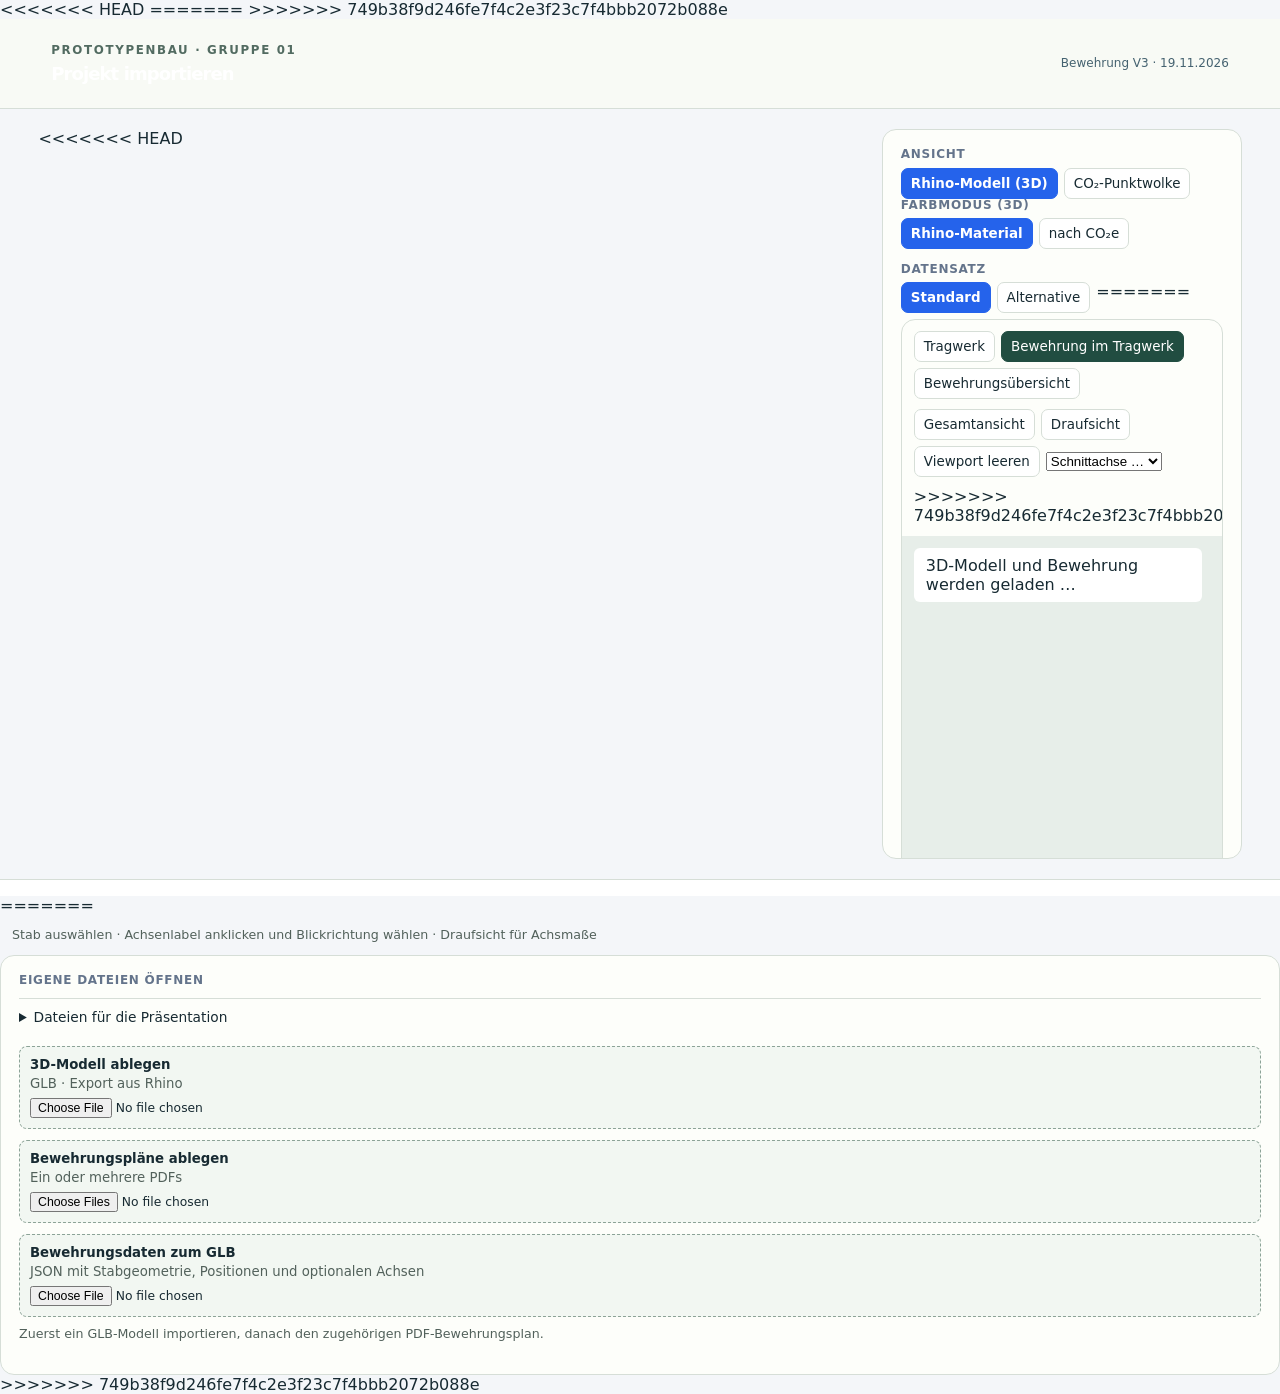
==== commit bd12549a: "asdf asdf" ====
--- a/webapp/static/index.html
+++ b/webapp/static/index.html
@@ -1,8 +1,9 @@
-<!DOCTYPE html>
+<!doctype html>
 <html lang="de">
 <head>
 <meta charset="utf-8">
 <meta name="viewport" content="width=device-width, initial-scale=1">
+<<<<<<< HEAD
 <title>Embodied Carbon – Pavillon Stockerau</title>
 <script src="/static/plotly.min.js"></script>
 <style>
@@ -67,19 +68,22 @@
 .partinfo-row .v { font-weight: 600; text-align: right; }
 #partInfo { min-height: 60px; }
 </style>
+=======
+<title>Bewehrung · Projektimport</title>
+<link rel="stylesheet" href="./viewer.css">
+<link rel="stylesheet" href="./reuse.css">
+<link rel="stylesheet" href="./reuse-extra.css">
+<script type="importmap">{"imports":{"three":"./three/three.module.js","three/addons/":"./three/addons/"}}</script>
+<script type="module" src="./viewport3d.js"></script>
+>>>>>>> 749b38f9d246fe7f4c2e3f23c7f4bbb2072b088e
 </head>
 <body>
-<header>
-  <div>
-    <h1>🏗️ Pavillon Stockerau – Embodied Carbon</h1>
-    <div class="sub">RH7 Stockerau (RFEM-Export) · 736 Stäbe · 686,377 m · ÖKOBAU.DAT (A1–A3 / C / D)</div>
-  </div>
-  <div class="total">
-    <div class="val" id="totalVal">–</div>
-    <div class="lbl" id="totalLbl">kg CO₂e</div>
-  </div>
-</header>
+<header class="page-header">
+  <div><p class="project">Prototypenbau · Gruppe 01</p><h1 id="projectTitle">Projekt importieren</h1></div>
+  <a id="headerPlan" class="download" href="./bewehrungsplan.pdf" target="_blank" rel="noopener" hidden>Originalplan P-01 ↗</a>
+<small class="app-version">Bewehrung V3 · 19.11.2026</small></header>
 <main>
+<<<<<<< HEAD
   <div class="panel" id="controls">
     <h2>Ansicht</h2>
     <div class="btngroup" id="viewModeBtns">
@@ -97,19 +101,46 @@
     <div class="btngroup" id="datasetBtns">
       <button data-ds="standard" class="active">Standard</button>
       <button data-ds="alternative">Alternative</button>
-    </div>
-    <h2>Modul</h2>
-    <div class="btngroup" id="moduleBtns">
-      <button data-mod="A1-A3" class="active">A1–A3</button>
-      <button data-mod="C">C</button>
-      <button data-mod="D">D</button>
-    </div>
-    <h2>Materialien</h2>
-    <div class="btngroup" id="matBtns">
-      <button data-mat="Baustahl" class="mat active"><span class="chip" style="background:#94a3b8"></span>Baustahl</button>
-      <button data-mat="Beton" class="mat active"><span class="chip" style="background:#cbd5e1"></span>Beton</button>
-      <button data-mat="Bewehrung" class="mat active"><span class="chip" style="background:#78716c"></span>Bewehrung*</button>
-    </div>
+=======
+  <section class="viewer" aria-label="3D-Modell">
+    <div class="toolbar" aria-label="Darstellung">
+      <div class="switch">
+        <button data-mode="structure" aria-pressed="false">Tragwerk</button>
+        <button data-mode="combined" aria-pressed="true">Bewehrung im Tragwerk</button>
+        <button data-mode="rebar" aria-pressed="false">Bewehrungsübersicht</button>
+      </div>
+      <div class="switch">
+        <button id="reset">Gesamtansicht</button><button id="top">Draufsicht</button>
+        <button id="clearSelection" hidden>Alle Stäbe anzeigen</button>
+        <button id="emptyViewport">Viewport leeren</button>
+        <select id="sectionAxis" aria-label="Schnittachse"><option value="">Schnittachse …</option></select>
+      </div>
+>>>>>>> 749b38f9d246fe7f4c2e3f23c7f4bbb2072b088e
+    </div>
+    <div id="sectionControls" class="toolbar" aria-label="Achsschnitt" hidden>
+      <span id="sectionInfo" role="status"></span>
+      <div class="switch">
+        <button id="sectionMinus"></button><button id="sectionPlus"></button>
+        <span id="sectionZoom" class="switch" hidden>
+          <button id="sectionZoomOut" aria-label="Schnitt verkleinern">−</button>
+          <button id="sectionZoomIn" aria-label="Schnitt vergrößern">+</button>
+        </span>
+        <button id="sectionClear">Schnitt beenden</button>
+      </div>
+    </div>
+    <div id="viewport3d">
+      <p id="status" role="status">3D-Modell und Bewehrung werden geladen …</p>
+      <dialog id="detail" aria-labelledby="detailTitle">
+        <div class="detail-head"><h2 id="detailTitle"></h2><form method="dialog"><button aria-label="Detailfenster schließen">×</button></form></div>
+        <p id="detailText"></p>
+        <a id="detailOriginal" target="_blank" rel="noopener">
+          <img id="detailImage" alt="Originalausschnitt aus dem PDF-Bewehrungsplan">
+        </a>
+        <iframe id="detailPdf" title="Original-PDF zur gewählten Position" hidden style="width:100%;height:220px;border:0"></iframe>
+        <a id="detailPlanLink" href="./bewehrungsplan.pdf" target="_blank" rel="noopener">Vollständigen Originalplan öffnen ↗</a>
+      </dialog>
+    </div>
+<<<<<<< HEAD
     <div id="layerSection">
       <h2>Layer (Rhino-Modell)</h2>
       <div class="btngroup" style="margin-bottom:6px">
@@ -467,5 +498,112 @@
 </script>
 <script type="module" src="/static/viewport3d.js"></script>
 
+=======
+    <div class="viewer-footer">
+      <div id="materialLegend" class="legend" aria-label="Materialien" hidden>
+        <span><i class="concrete"></i>Betonfundamente</span><span><i class="steel"></i>Stahlstützen</span>
+        <span><i class="wood"></i>Holzdach</span><span><i class="pink"></i>Gewählte Stabposition</span>
+      </div>
+      <small>Stab auswählen · Achsenlabel anklicken und Blickrichtung wählen · Draufsicht für Achsmaße</small>
+    </div>
+  </section>
+  <aside>
+    <section class="panel" id="stockPanel" hidden>
+      <p class="project">Mengen und Gewichte</p>
+      <h2>Bewehrung laut Plan</h2>
+      <p class="note evidence-blue">Blau: Planrekonstruktion. Einbaulage, Zuschnitte und Stöße sind angenähert beziehungsweise nach euren Vorgaben modelliert.</p>
+      <p><a class="download" href="./Stockerau-Bewehrung-Import.3dm" download>3D-Bewehrung für Rhino laden ↓</a></p>
+      <p class="note">4 Positionslayer und Referenzachsen. Für die Übernahme in das Bestandsmodell in Rhino importieren.</p>
+      <p class="weight"><strong id="rebarMass">1.015,63</strong> kg</p>
+      <p class="note" id="modelSpec"></p>
+      <p id="selection" aria-live="polite">Stab im Modell oder Position in der Liste auswählen.</p>
+      <table>
+        <thead><tr><th>Pos.</th><th>Ø mm</th><th>Stk.</th><th>m/Stk.</th><th>kg ges.</th></tr></thead>
+        <tbody id="positions"></tbody>
+      </table>
+      <details><summary>Geschätztes Gewicht des Tragwerks</summary>
+        <dl id="structureMass"></dl>
+        <p class="note">Aus Modellvolumen und Dichte berechnet. Beton 2.400, Stahl 7.850 und Holz 450 kg/m³. Die tatsächliche Holzrohdichte hängt von Holzart und Feuchte ab.</p>
+      </details>
+      <p class="note">Die Stabformen folgen den Schnitten A–A und B–B sowie Detail 1. Die modellierten Zuschnitte und Stöße folgen den oben angegebenen Vorgaben. Die Tabelle enthält die unveränderten Planwerte.</p>
+    </section>
+    <section class="panel" id="importPanel" hidden>
+      <h2>Importierte Bewehrung</h2>
+      <div id="rebarProvenance" class="rebar-evidence">
+        <p><span class="evidence-blue">● Planbezug / rekonstruiert</span><br><span class="evidence-orange">● Schematisch / ohne Plannachweis</span><br><span class="evidence-grey">● Import ohne belegte Herkunft</span></p>
+        <p id="rebarEvidenceSummary"></p>
+        <label for="rebarOrigin">Herkunft sichtbar</label><select id="rebarOrigin"><option value="">Alle Herkünfte</option><option value="plan">Nur Planbezug</option><option value="schematic">Nur schematische Ergänzungen</option><option value="unverified">Nur ungeprüfter Import</option></select>
+        <label for="rebarShapeGroup">Einzelne geometrische Stabgruppe</label><select id="rebarShapeGroup"><option value="">Alle Stäbe anzeigen</option></select>
+        <p id="rebarSelectionAudit" role="status">Stab im Viewport oder eine geometrische Gruppe auswählen.</p>
+      </div>
+      <div id="buildingControls" hidden>
+        <label for="buildingCategory">Bauteile</label>
+        <select id="buildingCategory">
+          <option value="">Gesamtes Gebäude</option>
+          <option>Treppen</option><option>Decken und Fundamente</option>
+          <option>Wände</option><option>Stützen</option><option>Träger</option>
+          <option>Mauerwerk</option>
+        </select>
+        <label for="buildingStorey">Geschoss laut Rhino</label>
+        <select id="buildingStorey"><option value="">Alle Geschosse</option></select>
+        <label for="buildingHost">Bauteil im Modell</label>
+        <select id="buildingHost"><option value="">Alle Bauteile</option></select>
+        <label><input id="showSchematic" type="checkbox" checked> Geometrische Ergänzungen anzeigen</label>
+        <label for="concreteOpacity">Betondeckkraft</label>
+        <input id="concreteOpacity" type="range" min="0.05" max="0.8" step="0.05" value="0.25">
+        <p class="note">Blau bedeutet Planbezug, nicht verifizierte Einbaulage. Orange Matten und Körbe sind geometrische Annahmen. Durchmesser, Abstände, Stöße, Bügelschlüsse und Verankerung sind nicht bemessen. Offene Bauteile werden nicht als vollständig bewehrt ausgegeben.</p>
+        <p id="buildingCoverage" role="status"></p>
+        <p id="buildingHostInfo" class="note"></p>
+        <a href="./projekt6-bauteile.csv" download>Bauteilzuordnung und offene Geometrien als CSV ↓</a>
+      </div>
+      <p id="importSelection" aria-live="polite"></p>
+      <div id="projectPlans" hidden>
+        <p><a class="download" href="./Bauteil6-Bewehrung-Import.3dm" download>101 ursprüngliche Planachsen für Rhino laden — Rohrekonstruktion</a></p>
+        <label for="projectSheet">Planblatt E02</label>
+        <select id="projectSheet"></select>
+        <p id="projectCoverage" class="note"></p>
+        <div class="project-position-list"><table>
+          <thead><tr><th>Planposition</th><th>Soll</th><th>3D-Abschnitte</th></tr></thead>
+          <tbody id="projectPositions"></tbody>
+        </table></div>
+      </div>
+      <div id="importGroups" class="switch"></div>
+      <p id="importMass" class="note"></p>
+    </section>
+    <section class="panel">
+      <h2>Eigene Dateien öffnen</h2>
+      <details>
+        <summary>Dateien für die Präsentation</summary>
+        <p>Im entpackten Ordner liegen die Dateien unter <strong>Praesentationsdateien</strong>.</p>
+        <p><a href="./model.glb" download="01-Pavillon.glb">Pavillon · GLB ↓</a> ·
+        <a href="./bewehrungsplan.pdf" download="01-Pavillon-Bewehrungsplan.pdf">Bewehrungsplan ↓</a></p>
+        <p><a href="./projekt6/Bauteil6.glb" download="02-Projekt6.glb">Projekt 6 · GLB ↓</a></p>
+      </details>
+      <div class="drop" id="modelDrop">
+        <label for="modelFile"><strong>3D-Modell ablegen</strong><span>GLB · Export aus Rhino</span></label>
+        <input id="modelFile" type="file" accept=".glb">
+      </div>
+      <div class="drop" id="planDrop">
+        <label for="planFile"><strong>Bewehrungspläne ablegen</strong><span>Ein oder mehrere PDFs</span></label>
+        <input id="planFile" type="file" accept=".pdf,application/pdf" multiple>
+      </div>
+      <div class="drop" id="rebarDrop">
+        <label for="rebarFile"><strong>Bewehrungsdaten zum GLB</strong><span>JSON mit Stabgeometrie, Positionen und optionalen Achsen</span></label>
+        <input id="rebarFile" type="file" accept=".json,application/json">
+      </div>
+      <div class="switch" id="importSettings" hidden>
+        <label><input type="checkbox" id="neutralImport"> Neutral anzeigen</label>
+        <label><input type="checkbox" id="zUpImport"> Z ist oben</label>
+      </div>
+      <p id="uploadStatus" class="note" role="status">Zuerst ein GLB-Modell importieren, danach den zugehörigen PDF-Bewehrungsplan.</p>
+      <div class="upload-links">
+        <a id="openPlan" target="_blank" rel="noopener" hidden>Eigenen Plan öffnen ↗</a>
+      </div>
+      <select id="planChoice" aria-label="Bewehrungsplan auswählen" hidden></select>
+      <iframe id="planPreview" title="Vorschau des eigenen Bewehrungsplans" hidden></iframe>
+    </section>
+  </aside>
+</main>
+>>>>>>> 749b38f9d246fe7f4c2e3f23c7f4bbb2072b088e
 </body>
 </html>
--- a/webapp/static/viewer.css
+++ b/webapp/static/viewer.css
@@ -0,0 +1,56 @@
+:root{font-family:Inter,"Segoe UI",sans-serif;color:#172a32;background:#eef2ee;--ink:#172a32;--line:#d6ded7;--pink:#ff3299;--green:#214d41}
+*{box-sizing:border-box}
+body{margin:0}
+button,input,a{font:inherit}
+button{cursor:pointer}
+a{color:var(--green)}
+.page-header{display:flex;align-items:center;justify-content:space-between;gap:1rem;padding:24px clamp(16px,4vw,60px);background:#f8faf5;border-bottom:1px solid var(--line)}
+.project{font-size:.74rem;text-transform:uppercase;letter-spacing:.14em;color:#526b61;font-weight:700;margin:0 0 7px}
+h1,h2{margin:0;line-height:1.12}
+h1{font-size:clamp(1.8rem,4vw,3.15rem);letter-spacing:-.05em}
+h2{font-size:1.13rem}
+.download{border:1px solid var(--line);border-radius:8px;padding:10px 13px;text-decoration:none;background:white}
+main{display:grid;grid-template-columns:minmax(420px,2.3fr) minmax(300px,1fr);gap:16px;max-width:1750px;margin:auto;padding:20px clamp(14px,3vw,48px)}
+.viewer,.panel{background:#fdfefa;border:1px solid var(--line);border-radius:14px;overflow:hidden}
+aside{display:flex;flex-direction:column;gap:14px}
+.panel{padding:18px}
+.toolbar,.viewer-footer{display:flex;justify-content:space-between;flex-wrap:wrap;gap:10px;padding:11px 12px}
+.switch,.legend,.upload-links{display:flex;flex-wrap:wrap;gap:6px;align-items:center}
+button{border:1px solid var(--line);border-radius:7px;background:#fff;padding:7px 9px;color:var(--ink);font-size:.84rem}
+button[aria-pressed=true]{background:var(--green);color:#fff;border-color:var(--green)}
+button:disabled{opacity:.45;cursor:default}
+button:focus-visible,a:focus-visible,input:focus-visible{outline:2px solid #d90069;outline-offset:2px}
+#viewport3d{height:clamp(430px,67vh,820px);position:relative;background:#e7eee9;overflow:hidden}
+canvas{display:block;width:100%;height:100%;touch-action:none}
+#status{position:absolute;top:12px;left:12px;margin:0;padding:8px 12px;z-index:2;background:white;border-radius:6px;max-width:90%}
+.legend{gap:12px;font-size:.77rem}
+.legend i{display:inline-block;width:10px;height:10px;border-radius:99px;vertical-align:baseline;margin-right:4px}
+.concrete{background:#a8aca1}.steel{background:#51697f}.wood{background:#ae7034}.pink{background:var(--pink)}
+small,.note{font-size:.79rem;color:#52615b;line-height:1.45}
+.weight{font-size:1.16rem;margin:9px 0 15px}
+.weight strong{font-size:2.2rem;letter-spacing:-.045em}
+#selection{min-height:2.5em;font-size:.86rem}
+table{width:100%;border-collapse:collapse;font-size:.85rem;margin-bottom:15px;font-variant-numeric:tabular-nums}
+td,th{border-bottom:1px solid var(--line);padding:6px 3px;text-align:right}
+th:first-child{text-align:left}
+tr.selected{background:#ffe4f0}
+tr.selected button{background:#a80056;border-color:#a80056}
+details{border-top:1px solid var(--line);padding:10px 0;margin-top:10px;font-size:.86rem}
+summary{cursor:pointer}
+dt{float:left;clear:left}dd{text-align:right;margin-bottom:5px}
+.drop{border:1px dashed #8ca397;border-radius:8px;margin-top:11px;padding:10px;background:#f2f7f2}
+.drop.drag{background:#d8ebdc;border-color:var(--green)}
+.drop label{display:flex;flex-direction:column;gap:4px;font-size:.83rem;margin-bottom:6px}
+.drop label span{color:#52615b}
+input[type=file]{font-size:.77rem;max-width:100%}
+#planPreview{width:100%;height:320px;border:1px solid var(--line);margin-top:8px}
+#detail{position:absolute;top:12px;right:12px;left:auto;bottom:auto;margin:0;width:min(385px,calc(100% - 24px));border:1px solid var(--line);border-top:4px solid var(--pink);border-radius:10px;padding:12px;background:#fff;color:var(--ink);box-shadow:0 6px 22px #14282125;z-index:3}
+.detail-head{display:flex;justify-content:space-between;gap:8px;align-items:center}
+#detailText{font-size:.85rem;margin:8px 0}
+#detailImage{width:100%;display:block}
+[hidden]{display:none!important}
+.project-position-list{max-height:22rem;overflow:auto}
+#projectSheet{max-width:100%}
+@media(max-width:860px){main{grid-template-columns:1fr}.page-header{padding:16px}#viewport3d{height:58vh;min-height:340px}}
+
+.rebar-evidence{margin:12px 0;padding:12px;background:#f0f5fa;border:1px solid #c6d6e4;border-radius:8px;font-size:.8rem}.rebar-evidence p{line-height:1.5}.rebar-evidence label{display:block;margin-top:8px}.rebar-evidence select{width:100%;max-width:100%;padding:7px;margin-top:4px}.evidence-blue{color:#237bca;background:transparent!important}.evidence-orange{color:#b66b19}.evidence-grey{color:#75818b}.legend i.evidence-blue{background:#237bca!important}#rebarSelectionAudit{font-weight:650;color:#ae0861}.app-version{font-size:.75rem;white-space:nowrap;color:#456270}
--- a/webapp/static/reuse.css
+++ b/webapp/static/reuse.css
@@ -0,0 +1 @@
+.reuse-panel h2{font-size:1.6rem;letter-spacing:-.04em}.reuse-panel details{margin:12px 0}.reuse-panel summary{cursor:pointer;font-weight:600;font-size:.85rem}.reuse-settings{display:grid;grid-template-columns:1fr 1fr;gap:8px;margin-top:12px}.reuse-settings label{font-size:.75rem;display:flex;flex-direction:column;gap:4px}.reuse-settings input{width:100%;padding:6px;border:1px solid var(--line);border-radius:5px}.reuse-primary{width:100%;background:#214d41;color:white;padding:12px;margin-top:12px}.reuse-stats{display:grid;grid-template-columns:1fr 1fr;gap:6px;margin:15px 0}.reuse-stats div{padding:12px;background:#edf2eb;border-radius:8px;display:flex;flex-direction:column}.reuse-stats strong{font-size:1.65rem}.reuse-stats span{font-size:.75rem}.reuse-floors{display:grid;gap:5px;max-height:160px;overflow:auto;margin-top:8px;font-size:.76rem}.reuse-stages{margin:14px 0}.reuse-panel label{font-size:.8rem}.reuse-sequence{border-block:1px solid var(--line);padding:12px 0;margin:12px 0}.reuse-sequence input{width:100%;accent-color:#214d41;margin-top:12px}.reuse-panel select,.reuse-panel input[type=search],#reuseSearch{max-width:100%;padding:6px;border:1px solid var(--line);border-radius:5px}#reuseTruck{width:100%;margin-top:6px}#reuseDeck{height:auto;width:100%;margin-top:10px;cursor:pointer;touch-action:manipulation;background:#f1f5f1;border-radius:8px}.reuse-selected{background:#f9edf3;border-left:3px solid #ff1495;padding:12px;margin:12px 0;overflow-wrap:anywhere}.reuse-selected p{margin:7px 0;font-size:.85rem}.reuse-selected small{display:block;margin-bottom:12px}.reuse-table{max-height:380px;overflow:auto;margin-top:8px}.reuse-table table{font-size:.7rem}.reuse-table thead{position:sticky;top:0;background:#fdfefa}.reuse-table th:first-child{text-align:left}.reuse-table td:first-child{text-align:left}.reuse-table td small{display:block;font-size:.65rem;max-width:150px;overflow-wrap:anywhere}.reuse-table tr[data-part]{cursor:pointer}.reuse-table tr.selected{background:#ffd6e9}.reuse-table tr:hover{background:#f5e6ee}.reuse-active #stockPanel,.reuse-active #importPanel,.reuse-active #sectionControls{display:none}.reuse-active main{grid-template-columns:minmax(420px,1.8fr) minmax(360px,1fr)}.reuse-active .viewer{position:sticky;top:12px;height:fit-content}.reuse-active .viewer-footer small{font-size:0}.reuse-active .viewer-footer small:after{content:'Select a product · drag to orbit · scroll to zoom · use storey filters to inspect the building';font-size:.78rem}.reuse-active #materialLegend{display:none}.reuse-panel[hidden]{display:none}@media(max-width:900px){.reuse-active main{display:block}.reuse-active .viewer{position:relative;top:0;margin-bottom:16px}.reuse-table{max-height:300px}}
--- a/webapp/static/reuse-extra.css
+++ b/webapp/static/reuse-extra.css
@@ -0,0 +1 @@
+.reuse-progress{display:grid;gap:5px;margin:10px 0;font-size:.76rem}.reuse-progress span{padding:7px;border-radius:5px;background:#edf0eb}.reuse-progress .current{background:#214d41;color:white;font-weight:700}.reuse-rejected{margin:16px 0;padding:12px;background:#fcebea;border-left:4px solid #b94848;font-size:.82rem}.reuse-rejected h3{margin:0 0 9px}.reuse-rejected[hidden]{display:none}#reuseRejectedList{max-height:280px;overflow:auto;display:grid;gap:6px}#reuseRejectedList button{text-align:left;font-size:.74rem}#reuseRejectedList small{display:block;margin-top:4px;color:#823f3f}.reuse-load-position{border-block:1px solid #e1bbc9;padding:8px 0}#reuseRebarOverview{width:100%;margin:6px 0 12px}#reuseDuration{width:80px;margin-left:6px;padding:5px}.reuse-sequence label{display:block;margin-top:10px}
